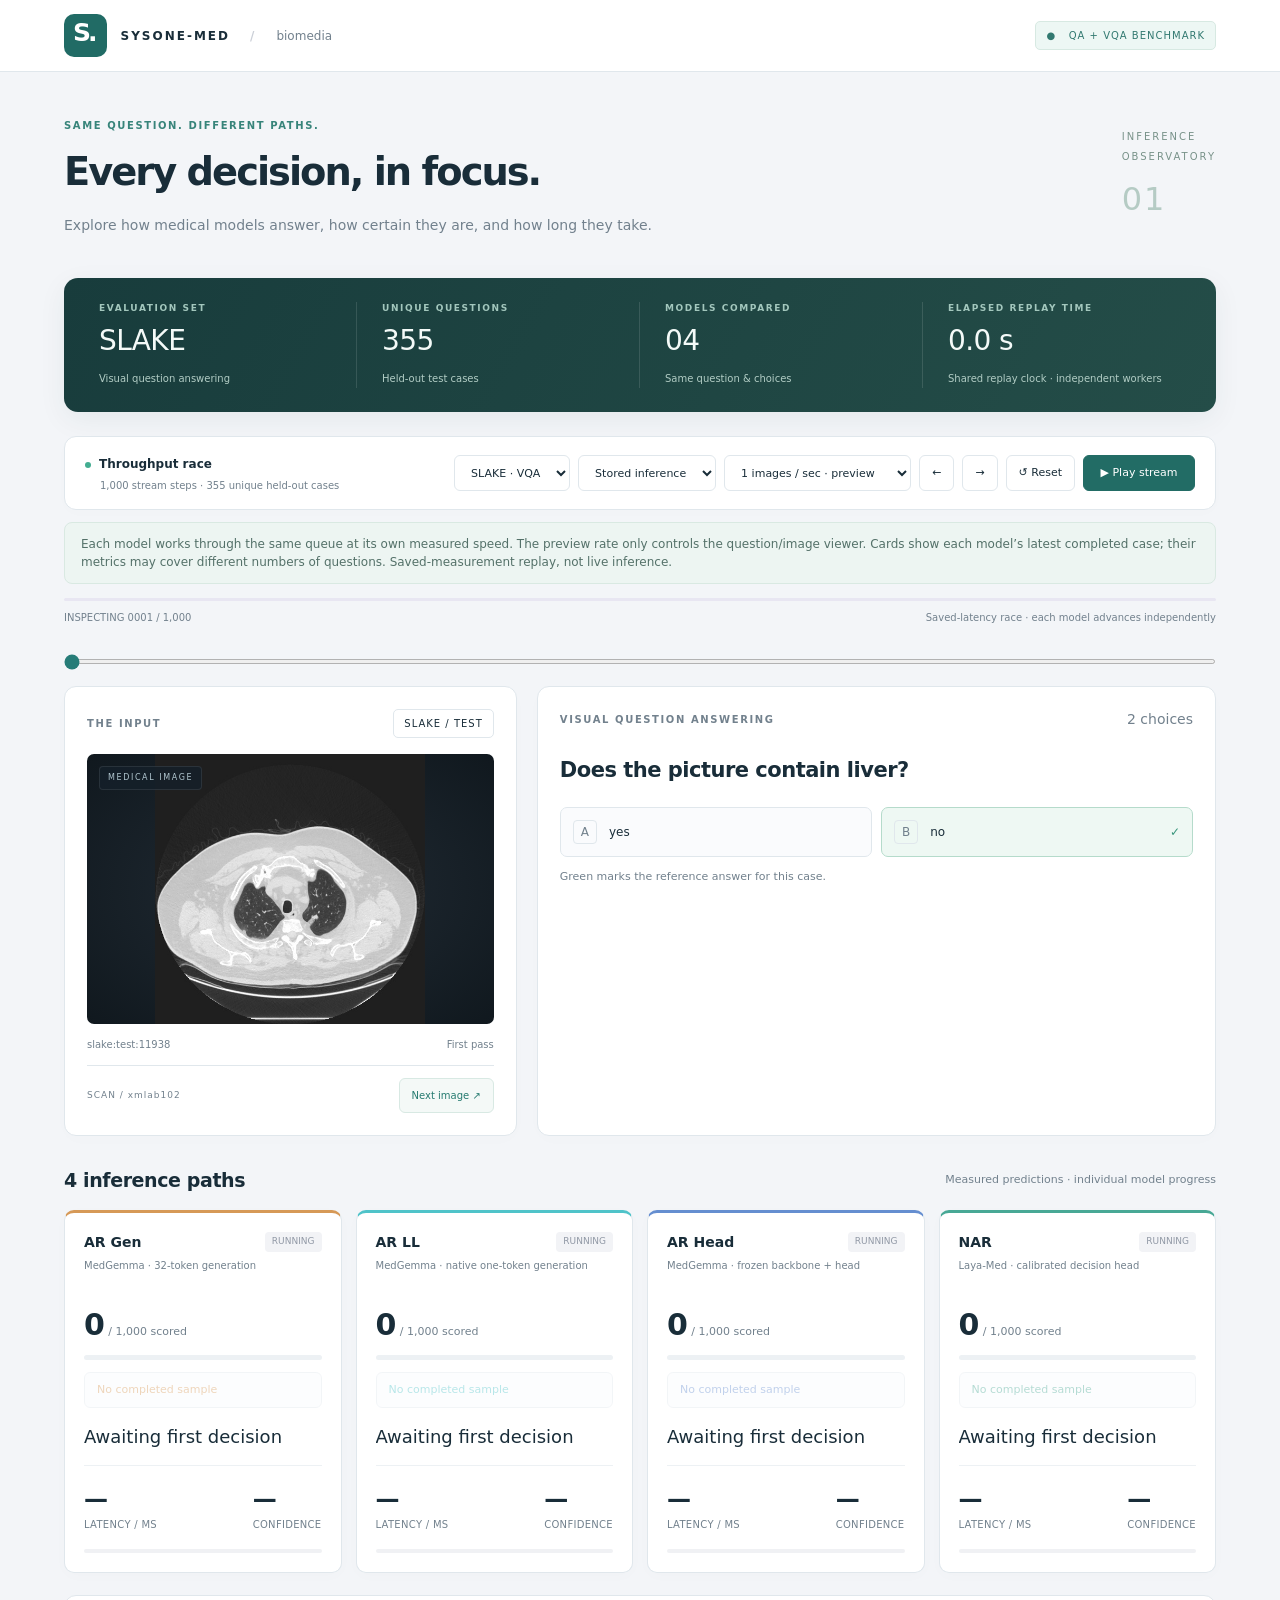
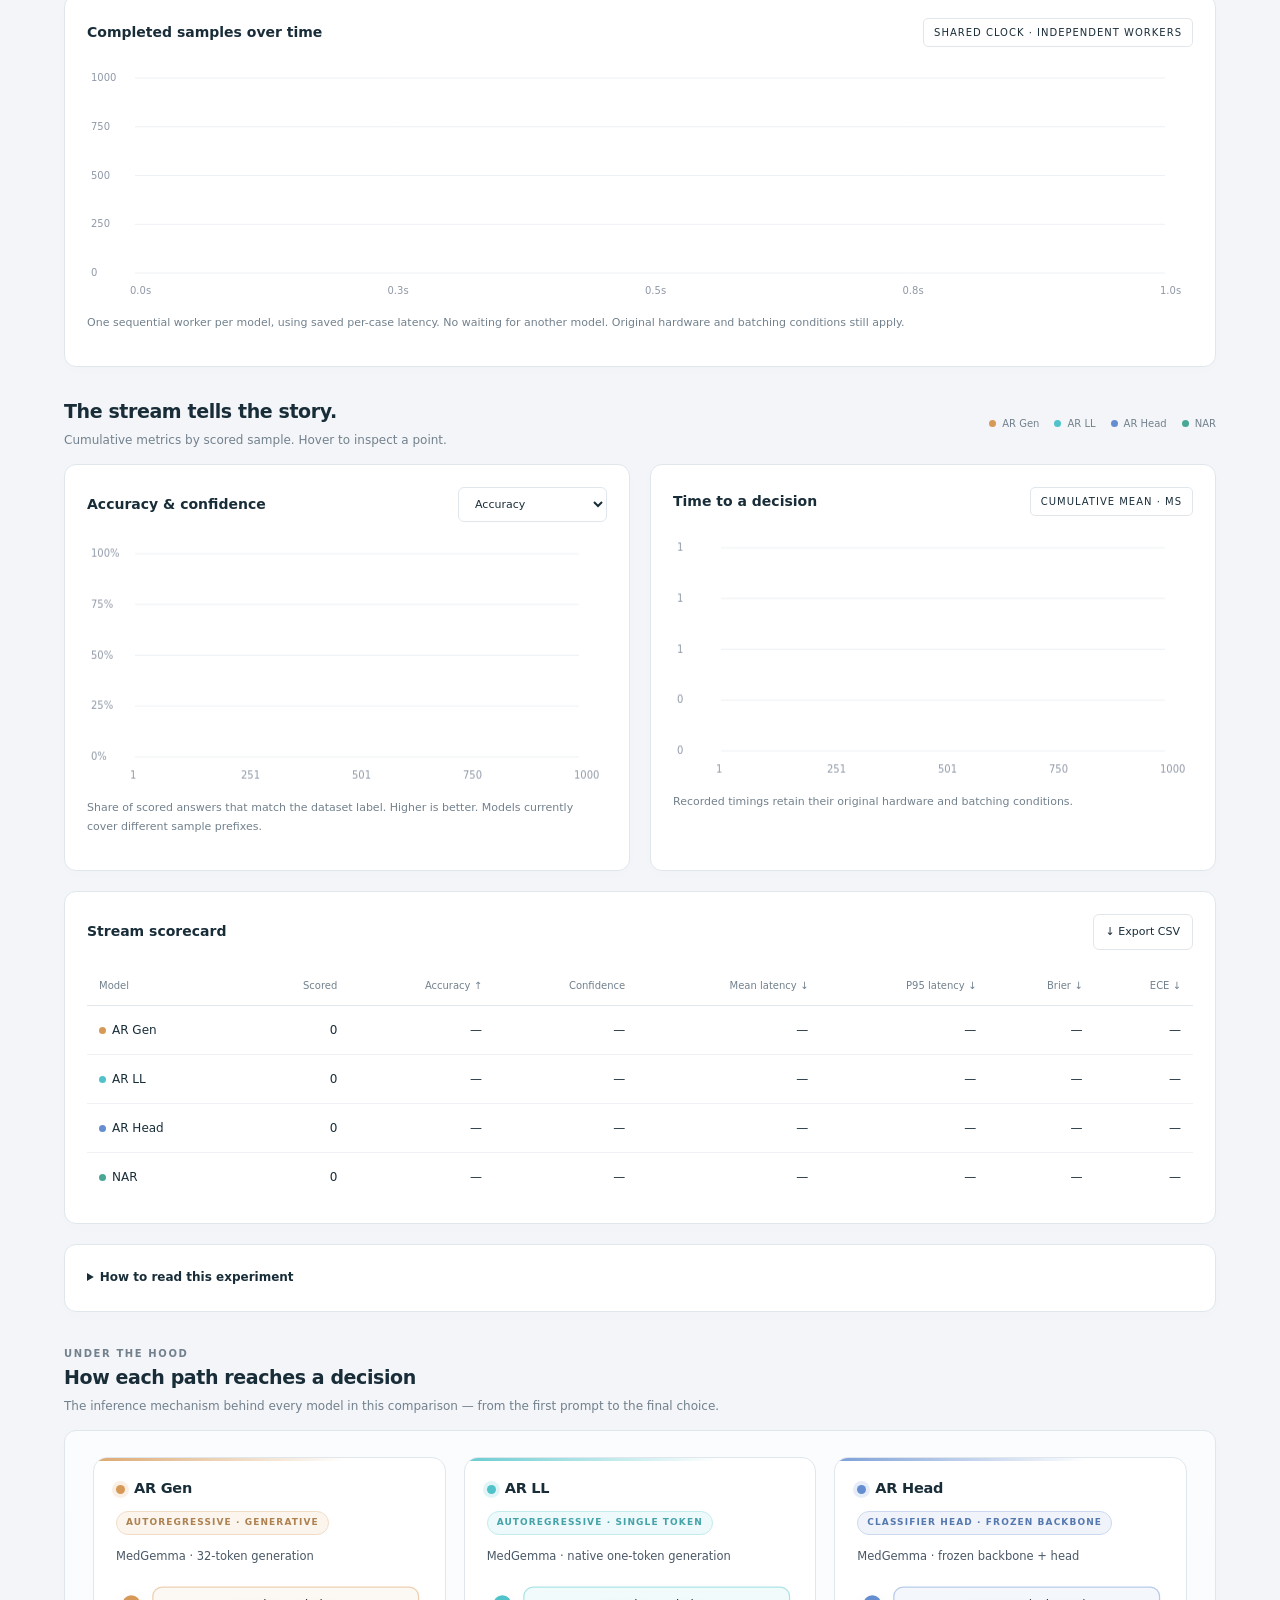
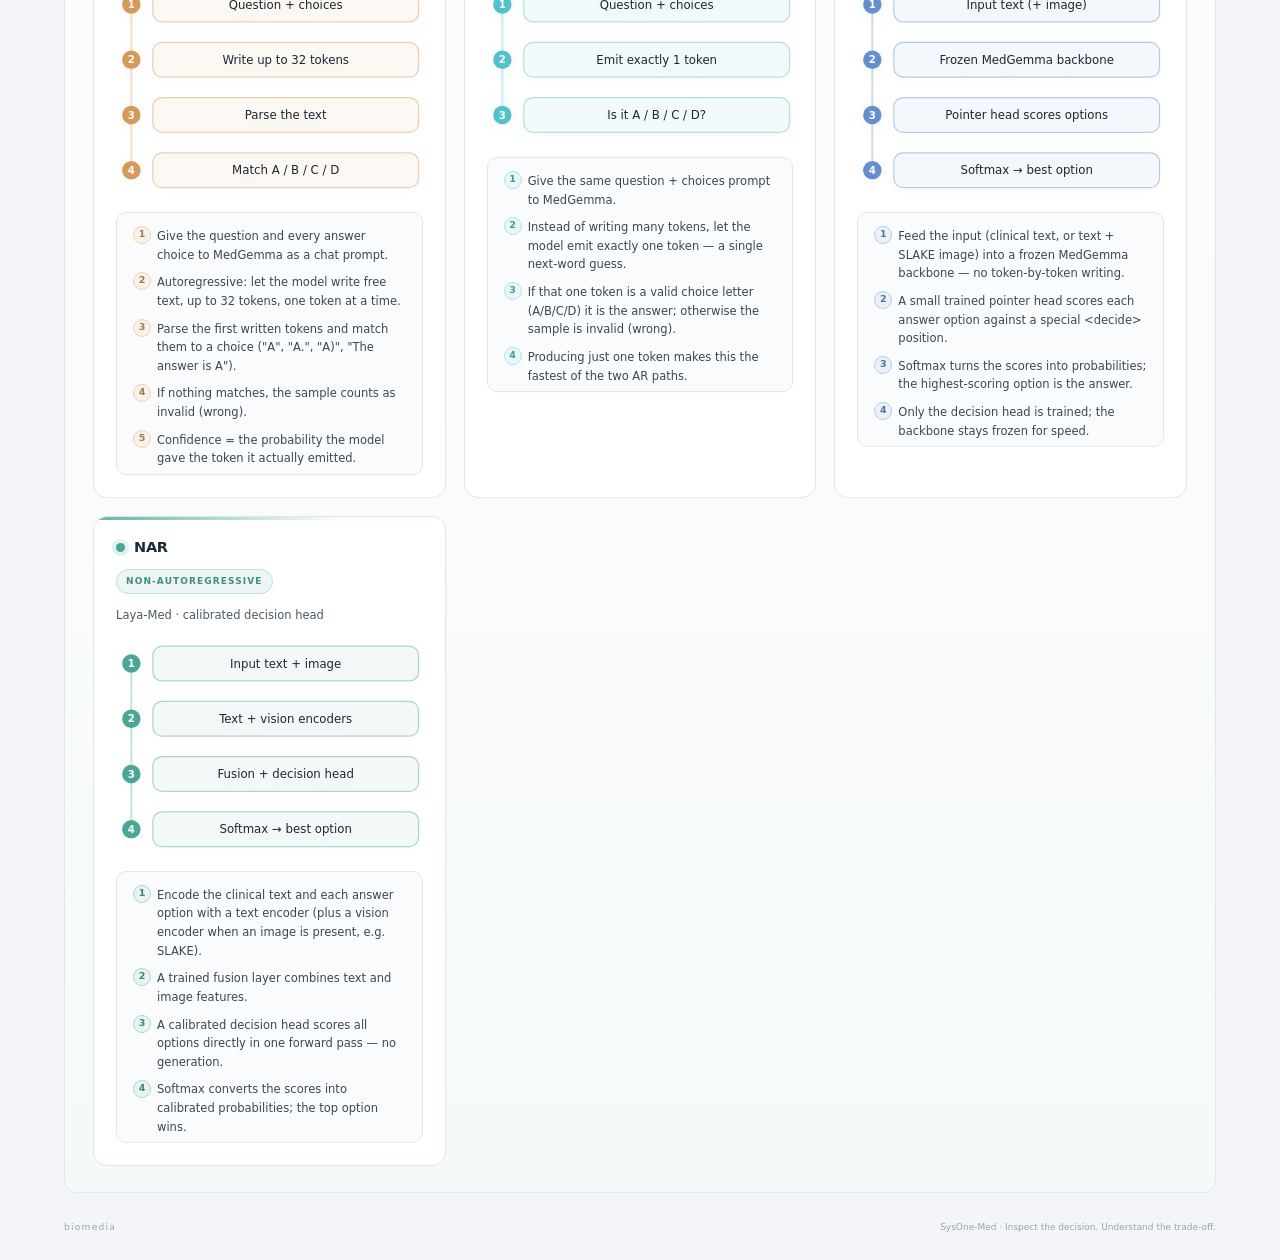
==== vqa/index.html @ c0d86302 "GitHub Pages site (static build of demo2) Built by: python demo2/build_pages.py Home + snake race + " ====
<!doctype html>
<html lang="en">
<head><meta charset="utf-8"><meta name="viewport" content="width=device-width,initial-scale=1"><title>SysOne-Med · biomedia</title><link rel="stylesheet" href="style.css"></head>
<body>
<header><a href="../index.html" class="brand"><span class="logo">S.</span> SYSONE-MED <span class="divider">/</span> <span class="muted">biomedia</span></a><span class="badge">● &nbsp; QA + VQA BENCHMARK</span></header>
<main>
  <div class="intro"><div><p class="eyebrow">SAME QUESTION. DIFFERENT PATHS.</p><h1>Every decision, in focus.</h1><p class="muted">Explore how medical models answer, how certain they are, and how long they take.</p></div><span class="edition">INFERENCE<br>OBSERVATORY <b>01</b></span></div>
  <section class="overview">
    <div><span class="eyebrow">EVALUATION SET</span><strong id="overviewDataset">SLAKE</strong><small id="overviewDescription">Visual question answering</small></div>
    <div><span class="eyebrow">UNIQUE QUESTIONS</span><strong id="overviewCases">355</strong><small>Held-out test cases</small></div>
    <div><span class="eyebrow">MODELS COMPARED</span><strong id="overviewModels">03</strong><small>Same question & choices</small></div>
    <div><span class="eyebrow" id="overviewProgressLabel">STREAM PROGRESS</span><strong id="overviewProgress">0%</strong><small id="overviewPass">First pass</small></div>
  </section>
  <section class="toolbar">
    <div><span class="status-dot"></span><strong id="modeLabel">Throughput race</strong><small id="datasetInfo"></small></div>
    <div class="controls">
      <select id="dataset" aria-label="Dataset"><option value="slake">SLAKE · VQA</option><option value="med_qa">MedQA · QA</option></select>
      <select id="inferenceMode" aria-label="Inference mode"><option value="stored">Stored inference</option></select>
      <select id="speed" aria-label="Playback rate"><option value="1000">1 images / sec</option><option value="200">5 images / sec</option><option value="40">25 images / sec</option></select>
      <button id="previous" aria-label="Previous question">←</button><button id="next" aria-label="Next question">→</button><button id="reset" title="Restart stream">↺ Reset</button><button id="play" class="primary" disabled>▶ Play stream</button>
    </div>
  </section>
  <p id="raceNote" class="race-note" hidden>Each model works through the same queue at its own measured speed. The preview rate only controls the question/image viewer. Cards show each model’s latest completed case; their metrics may cover different numbers of questions. Saved-measurement replay, not live inference.</p>
  <div class="progress"><div id="progress"></div></div><div class="stream-meta"><span id="position"></span><span id="runStatus">Preparing comparison…</span></div>
  <input id="seek" type="range" min="0" value="0" aria-label="Inspect sample" style="width:100%;accent-color:#267c78;margin:0 0 22px">
  <section class="case-grid">
    <article class="panel image-panel">
      <div class="panel-top"><span class="eyebrow">THE INPUT</span><span class="tag" id="taskTag">SLAKE / TEST</span></div>
      <div class="scan"><span class="scan-label" id="scanLabel">MEDICAL IMAGE</span><img id="scan" alt="SLAKE medical question image" hidden><span id="imageError">Preparing scans…</span></div>
      <div class="image-caption"><span id="sampleId"></span><span id="cycle"></span></div>
      <div class="image-actions"><span id="imageIdentity"></span><button id="nextImage">Next image ↗</button></div>
    </article>
    <article class="panel question-panel"><div class="panel-top"><span class="eyebrow" id="questionType">VISUAL QUESTION ANSWERING</span><span id="optionCount" class="muted"></span></div><h2 id="question"></h2><div id="options" class="options"></div><p class="subtle">Green marks the reference answer for this case.</p></article>
  </section>
  <div class="section-title"><h2 id="pathsTitle">Three inference paths</h2><span class="muted">Measured predictions · individual model progress</span></div>
  <section id="cards" class="cards"></section>
  <section id="racePanel" class="panel throughput-panel" hidden>
    <div class="panel-top"><h3>Completed samples over time</h3><span class="tag">SHARED CLOCK · INDEPENDENT WORKERS</span></div>
    <canvas id="throughput" role="img" aria-label="Completed samples per model versus replay seconds"></canvas>
    <p class="subtle">One sequential worker per model, using saved per-case latency. No waiting for another model. Original hardware and batching conditions still apply.</p>
  </section>
  <div class="section-title"><div><h2>The stream tells the story.</h2><p class="muted">Cumulative metrics by scored sample. Hover to inspect a point.</p></div><div id="legend" class="legend"></div></div>
  <section class="plots">
    <article class="panel"><div class="panel-top"><h3>Accuracy & confidence</h3><select id="metric" aria-label="Metric"><option value="accuracy">Accuracy</option><option value="confidence">Mean confidence</option><option value="brier">Brier score ↓</option><option value="ece">Calibration error ↓</option></select></div><canvas id="quality" role="img" aria-label="Progressive quality comparison"></canvas><p class="subtle" id="qualityHelp"></p></article>
    <article class="panel"><div class="panel-top"><h3>Time to a decision</h3><span class="tag">CUMULATIVE MEAN · MS</span></div><canvas id="latency" role="img" aria-label="Progressive latency comparison"></canvas><p class="subtle">Recorded timings retain their original hardware and batching conditions.</p></article>
  </section>
  <section class="panel table-panel"><div class="panel-top"><h3>Stream scorecard</h3><button id="export">↓ Export CSV</button></div><div class="table-scroll"><table><thead><tr><th>Model</th><th>Scored</th><th>Accuracy ↑</th><th>Confidence</th><th>Mean latency ↓</th><th>P95 latency ↓</th><th>Brier ↓</th><th>ECE ↓</th></tr></thead><tbody id="scorecard"></tbody></table></div></section>
  <details class="panel methodology"><summary>How to read this experiment</summary>
    <p>The 1,000-step SLAKE stream cycles through 355 unique held-out questions, alternating image groups. Repeats are labeled and are not independent measurements. MedQA uses 1,000 unique held-out questions.</p>
    <p>Aligned comparison uses the same completed sample prefix for all models. Throughput race replays each model independently using cumulative saved latency, starting with zero completed samples on one shared clock. Pausing freezes that clock; resuming continues it. Preview speed and scrubbing do not change model throughput. The race estimates sequential throughput from original measurements; it is not a new hardware benchmark or live inference.</p>
    <p>Race cards show different cases. Use “Inspect latest” to view the image, question, and options for a model’s most recent result. Quality plots use scored sample index; the throughput plot uses elapsed replay time.</p>
    <p>Confidence is the predicted answer’s probability. Invalid AR outputs count as errors. Saved logits use their calibration temperature, and collected probabilities are preserved. Brier sums squared errors; ECE uses 10 equal-width confidence bins. All results come from stored measurements, including your collected MedJev run.</p>
    <p>MedJev is text-only and appears in MedQA. SLAKE compares AR Gen, AR Head, AR LL, and NAR (Laya-Med). Scans are preloaded and decoded once before playback, then reused across questions.</p><p id="sources"></p>
  </details>
  <section class="section-title"><div><span class="eyebrow">UNDER THE HOOD</span><h2>How each path reaches a decision</h2><p class="muted">The inference mechanism behind every model in this comparison — from the first prompt to the final choice.</p></div></section>
  <section id="mechanism" class="panel mechanism-panel"></section>
  <footer>biomedia <span>SysOne-Med · Inspect the decision. Understand the trade-off.</span></footer>
</main><div id="tooltip" class="tooltip" hidden></div><script src="race.js"></script><script src="app.js"></script>
</body></html>
---- vqa/style.css ----
:root{--bg:#f5f6f8;--ink:#202634;--muted:#7b8493;--border:#e5e8ee;--purple:#7660d9}*{box-sizing:border-box}body{margin:0;background:var(--bg);color:var(--ink);font:14px/1.5 Inter,ui-sans-serif,system-ui,-apple-system,sans-serif}header{height:82px;padding:0 5%;display:flex;align-items:center;justify-content:space-between;border-bottom:1px solid var(--border);background:#fff}.brand{display:flex;align-items:center;gap:14px;text-decoration:none;color:inherit;font-weight:700;letter-spacing:2px;font-size:12px}.brand .muted{font-weight:400;letter-spacing:0}.logo{background:var(--ink);color:white;border-radius:10px;font-size:25px;letter-spacing:-3px;padding:0 12px 5px 9px}.divider{color:#ccd0d8;margin:0 6px}.badge,.tag{font-size:10px;letter-spacing:1px;border:1px solid var(--border);padding:6px 10px;border-radius:5px}.badge{color:#6e62ad;background:#f7f5fd}main{max-width:1500px;margin:auto;padding:42px 5% 20px}.intro{display:flex;justify-content:space-between;align-items:center;margin-bottom:30px}.eyebrow{font-size:10px;letter-spacing:1.6px;font-weight:700;color:var(--muted)}h1{font-size:clamp(28px,3vw,44px);font-weight:550;letter-spacing:-1.8px;margin:8px 0}h2{font-size:19px;font-weight:600;margin:0}h3{font-size:14px;margin:0;font-weight:600}.muted,.subtle{color:var(--muted)}.subtle{font-size:11px;line-height:1.7}.edition{font-size:10px;letter-spacing:2px;color:#939aa7;line-height:2}.edition b{font-size:32px;display:block;color:#d1d5de;font-weight:400}.toolbar{display:flex;justify-content:space-between;align-items:center;gap:16px;background:white;border:1px solid var(--border);padding:16px 20px;border-radius:12px}.toolbar strong{font-size:12px}.toolbar small{display:block;color:var(--muted);margin:4px 0 0 15px;font-size:10px}.status-dot{display:inline-block;width:6px;height:6px;background:#43ad91;border-radius:50%;margin-right:8px}.controls{display:flex;gap:8px}button,select{font:inherit;font-size:11px;background:white;border:1px solid var(--border);border-radius:6px;padding:9px 12px;color:var(--ink);cursor:pointer}button:hover,select:hover{border-color:#999}button:focus-visible,select:focus-visible,summary:focus-visible{outline:3px solid #b0a5ed;outline-offset:3px}.primary{background:var(--ink);color:white;border-color:var(--ink);min-width:112px}.progress{height:3px;background:#e8e6f2;margin-top:14px;border-radius:5px}.progress div{height:100%;background:var(--purple);transition:width .2s}.stream-meta{display:flex;justify-content:space-between;font-size:10px;color:var(--muted);margin:9px 0 24px}.case-grid{display:grid;grid-template-columns: .85fr 1.15fr;gap:20px}.panel{background:white;border:1px solid var(--border);border-radius:12px;padding:22px}.panel-top{display:flex;justify-content:space-between;align-items:center;gap:12px;margin-bottom:16px}.scan{height:230px;background:#11151b;border-radius:7px;display:flex;align-items:center;justify-content:center;overflow:hidden;color:#ccc}.scan img{width:100%;height:100%;object-fit:contain}.image-caption{display:flex;justify-content:space-between;font-size:10px;color:var(--muted);margin-top:13px}.question-panel h2{font-size:23px;line-height:1.5;margin:20px 0;letter-spacing:-.5px}.options{display:grid;grid-template-columns:1fr 1fr;gap:9px;max-height:215px;overflow:auto}.option{display:flex;align-items:center;gap:12px;border:1px solid var(--border);border-radius:7px;padding:12px;font-size:12px}.option b{font-weight:500;border:1px solid var(--border);border-radius:4px;padding:2px 7px;color:var(--muted)}.option.truth{background:#f0f8f5;border-color:#bfe0d3}.option.truth:after{content:'✓';color:#38957b;margin-left:auto}.section-title{display:flex;justify-content:space-between;align-items:center;margin:30px 0 15px}.section-title>.muted{font-size:11px}.section-title p{font-size:12px;margin:6px 0 0}.cards{display:grid;grid-template-columns:repeat(4,1fr);gap:14px}.model-card{background:white;border:1px solid var(--border);border-top:3px solid var(--color);padding:19px;border-radius:10px;min-height:235px}.model-heading{display:flex;justify-content:space-between;align-items:center;font-weight:650}.model-sub{font-size:10px;color:var(--muted);min-height:32px;margin-top:5px}.verdict{font-size:9px;font-weight:500;padding:3px 7px;border-radius:4px;background:#edf7f2;color:#378468}.verdict.wrong{background:#fcf0f0;color:#ba6262}.verdict.missing{background:#f2f3f6;color:#9098a5}.prediction{font-size:18px;margin:15px 0;white-space:nowrap;overflow:hidden;text-overflow:ellipsis}.card-stats{display:flex;justify-content:space-between}.card-stats strong{font-size:21px;letter-spacing:-.6px;font-weight:550}.card-stats small{display:block;color:var(--muted);font-size:10px;letter-spacing:.3px}.confidence-track{height:4px;background:#f0f1f4;border-radius:4px;margin-top:17px;overflow:hidden}.confidence-track div{height:100%;background:var(--color)}.legend{display:flex;gap:15px;font-size:10px;color:var(--muted)}.dot{display:inline-block;width:7px;height:7px;border-radius:50%;margin-right:6px;background:var(--color)}.plots{display:grid;grid-template-columns:1fr 1fr;gap:20px}.plots canvas{width:100%;height:240px;display:block}.table-panel{margin-top:20px}.table-scroll{overflow:auto}table{width:100%;border-collapse:collapse;text-align:right;font-size:12px}th{font-size:10px;color:var(--muted);font-weight:500;padding:12px;border-bottom:1px solid var(--border)}td{padding:15px 12px;border-bottom:1px solid #f0f1f4;font-variant-numeric:tabular-nums}th:first-child,td:first-child{text-align:left}tr:last-child td{border:0}.methodology{margin-top:20px;font-size:12px;color:var(--muted);line-height:1.8}.methodology summary{cursor:pointer;color:var(--ink);font-weight:600}footer{display:flex;justify-content:space-between;color:#9aa2af;font-size:9px;letter-spacing:1.3px;padding:28px 0 5px}footer span{letter-spacing:0}.tooltip{position:fixed;background:#252b38;color:white;padding:10px;border-radius:7px;font-size:11px;pointer-events:none;z-index:10;white-space:pre-line;box-shadow:0 4px 20px #0002}@media(max-width:1000px){.toolbar{align-items:flex-start;flex-direction:column}.cards{grid-template-columns:1fr 1fr}.legend{gap:8px}.edition{display:none}}@media(max-width:650px){header{height:65px}.brand .muted,.badge{display:none}main{padding:25px 16px}.case-grid,.plots{grid-template-columns:1fr}.controls{flex-wrap:wrap}.cards{gap:10px}.model-card{padding:13px}.card-stats strong{font-size:18px}.section-title{align-items:flex-start;gap:12px;flex-direction:column}.stream-meta{gap:10px}.options{grid-template-columns:1fr}footer span{display:none}}
.model-count{margin:12px 0 8px;font-variant-numeric:tabular-nums}.model-count strong{font-size:30px;font-weight:550}.model-count span{font-size:11px;color:var(--muted)}.race-track{height:5px;background:#edf1f4;border-radius:5px;overflow:hidden}.race-track i{height:100%;display:block;background:var(--color)}.inspect-model{margin-top:12px;width:100%;text-align:left;color:var(--color);background:#fafbfd}.race-note{font-size:12px;color:#547169;background:#edf5f2;border:1px solid #d9e9e2;border-radius:8px;padding:12px 16px}.throughput-panel{margin-top:22px}.throughput-panel canvas{width:100%;height:240px;display:block}[hidden]{display:none!important}
/* Observatory refresh */
:root{--bg:#f3f5f8;--ink:#192d39;--muted:#72818d;--border:#e0e7ec;--purple:#267c78}header{height:72px}.logo{background:#216b65}.badge{background:#edf7f4;color:#327970;border-color:#d7e9e2}main{padding-top:36px}.intro{margin-bottom:28px}h1{font-weight:600;letter-spacing:-2px}.intro .eyebrow{color:#37847a}.edition{color:#789289}.edition b{color:#b5cbc4}.overview{display:grid;grid-template-columns:repeat(4,1fr);margin:0 0 24px;background:linear-gradient(120deg,#183c3c,#244d48);color:#f4faf8;border-radius:14px;padding:24px 10px;box-shadow:0 8px 28px #153e3910}.overview>div{padding:0 25px;border-right:1px solid #ffffff1f}.overview>div:last-child{border:0}.overview .eyebrow{color:#a3c7bd;font-size:9px;display:block}.overview strong{display:block;font-weight:500;font-size:28px;letter-spacing:-.6px;margin:5px 0}.overview small{font-size:10px;color:#b2cdc5}.toolbar{box-shadow:0 3px 16px #192d3903}.primary{background:#226c65;border-color:#226c65}.primary:hover{background:#18584f}.panel{box-shadow:0 4px 20px #172f3e03}.case-grid{grid-template-columns:.8fr 1.2fr}.scan{position:relative;height:270px;background:radial-gradient(ellipse at center,#222c35,#10181e)}.scan-label{position:absolute;top:12px;left:12px;z-index:1;font-size:8px;letter-spacing:1.6px;color:#b1c6cf;background:#15202ac9;border:1px solid #ffffff16;padding:5px 8px;border-radius:4px}.scan img{transition:opacity .18s ease}.scan img[hidden]{display:none}#imageError{padding:30px;text-align:center;color:#a9bbc5;max-width:390px;font-size:13px}.image-actions{display:flex;align-items:center;justify-content:space-between;margin-top:13px;padding-top:12px;border-top:1px solid var(--border);font-size:9px;color:var(--muted);letter-spacing:1px}.image-actions button{font-size:10px;color:#267b70;border-color:#d8e9e3;background:#f4f9f7}.question-panel h2{font-size:21px;font-weight:550;margin-top:24px;line-height:1.55;max-height:330px;overflow:auto}.options{max-height:250px}.option{background:#fafbfd;transition:border-color .2s}.option.truth{background:#eef8f3;border-color:#b5dbcb}.model-card{box-shadow:0 3px 15px #172f3e04;transition:transform .18s,box-shadow .18s}.model-card:hover{transform:translateY(-3px);box-shadow:0 9px 24px #172f3e0b}.prediction{border-bottom:1px solid #edf1f4;padding-bottom:15px}.card-stats strong{font-size:24px}.section-title h2{letter-spacing:-.4px}.table-panel tbody tr:hover{background:#f7faf9}#seek{cursor:pointer;height:5px}button:disabled{opacity:.4;cursor:default}.plots canvas{height:250px}#nextImage[hidden]{display:none}@media(max-width:1100px){.controls{flex-wrap:wrap}.toolbar{align-items:stretch}.overview>div{padding:0 15px}}@media(max-width:650px){.overview{grid-template-columns:1fr 1fr;gap:22px;padding:20px 5px}.overview>div:nth-child(2){border:0}.overview strong{font-size:24px}.case-grid{grid-template-columns:1fr}.scan{height:260px}h1{letter-spacing:-1px}.question-panel h2{max-height:none;font-size:19px}.card-stats strong{font-size:20px}}
.panel,.model-card,.case-grid>* , .plots>*{min-width:0}.controls{max-width:100%;flex-wrap:wrap}.options,.option{min-width:0;overflow-wrap:anywhere}.toolbar>div{min-width:0}.stream-meta{overflow-wrap:anywhere}.scan{max-width:100%}.overview>div{min-width:0}canvas{max-width:100%}@media(max-width:650px){.toolbar{padding:14px}.controls select{max-width:100%}.panel{padding:17px}.card-stats{gap:6px}.model-sub{overflow-wrap:anywhere}.table-scroll{max-width:100%}}
/* Mechanism panel */
.mechanism-panel{margin-top:14px;position:relative;padding:26px 28px;background:linear-gradient(180deg,#fbfcfd,#f6f9fa)}
.mechanism-grid{display:grid;grid-template-columns:repeat(auto-fill,minmax(300px,1fr));gap:18px}
.mechanism-card{position:relative;border:1px solid var(--border);border-radius:14px;padding:20px 22px 22px;background:#fff;overflow:hidden;transition:transform .18s ease,box-shadow .18s ease,border-color .18s ease}
.mechanism-card::before{content:"";position:absolute;inset:0 auto auto 0;width:100%;height:3px;background:linear-gradient(90deg,var(--color),transparent 72%);opacity:.85}
.mechanism-card:hover{transform:translateY(-3px);box-shadow:0 14px 34px #172f3e14;border-color:#d6dee6}
.mechanism-card .mc-head{display:flex;align-items:center;gap:9px;margin-bottom:10px}
.mechanism-card .mc-dot{width:9px;height:9px;border-radius:50%;background:var(--color);box-shadow:0 0 0 4px color-mix(in srgb,var(--color) 16%,transparent);flex:none}
.mechanism-card .mc-name{font-weight:680;font-size:14.5px;letter-spacing:-.25px}
.mechanism-card .mc-chip{display:inline-block;font-size:9px;font-weight:700;letter-spacing:1.1px;text-transform:uppercase;color:color-mix(in srgb,var(--color) 78%,#1c2b36);background:color-mix(in srgb,var(--color) 10%,#fff);border:1px solid color-mix(in srgb,var(--color) 34%,#fff);padding:4.5px 9px;border-radius:999px;margin-bottom:12px}
.mechanism-card .mc-note{font-size:11.5px;line-height:1.6;color:#4a5866;margin:0 0 14px}
.mechanism-card svg{width:100%;height:auto;display:block;filter:drop-shadow(0 2px 6px #172f3e0c)}
.mechanism-card .mc-steps{margin:16px 0 0;padding:14px 16px 4px;background:#fafbfd;border:1px solid var(--border);border-radius:10px;font-size:11.5px;line-height:1.62;color:#3a4754;counter-reset:mcstep}
.mechanism-card .mc-steps li{position:relative;padding-left:24px;margin-bottom:9px;list-style:none;counter-increment:mcstep}
.mechanism-card .mc-steps li:last-child{margin-bottom:2px}
.mechanism-card .mc-steps li::before{content:counter(mcstep);position:absolute;left:0;top:.75em;height:16px;width:16px;margin-top:-8px;border-radius:50%;background:color-mix(in srgb,var(--color) 13%,#fff);border:1px solid color-mix(in srgb,var(--color) 45%,#fff);color:color-mix(in srgb,var(--color) 72%,#1c2b36);font-size:9.5px;font-weight:700;line-height:14px;text-align:center}
.mechanism-card.github-card{display:flex;flex-direction:column;justify-content:flex-start;background:linear-gradient(180deg,#fff 55%,color-mix(in srgb,var(--color) 6%,#fff))}
.mechanism-card .github-cta{margin-top:auto;display:inline-flex;align-items:center;gap:9px;background:#1c2b36;color:#fff;border-radius:9px;padding:12px 16px;font-size:11.5px;text-decoration:none;font-weight:600;letter-spacing:.2px;transition:background .15s,transform .15s;width:fit-content}
.mechanism-card .github-cta:hover{background:#267c78;transform:translateX(2px)}
.mechanism-card .github-arrow{font-size:13px;line-height:1}
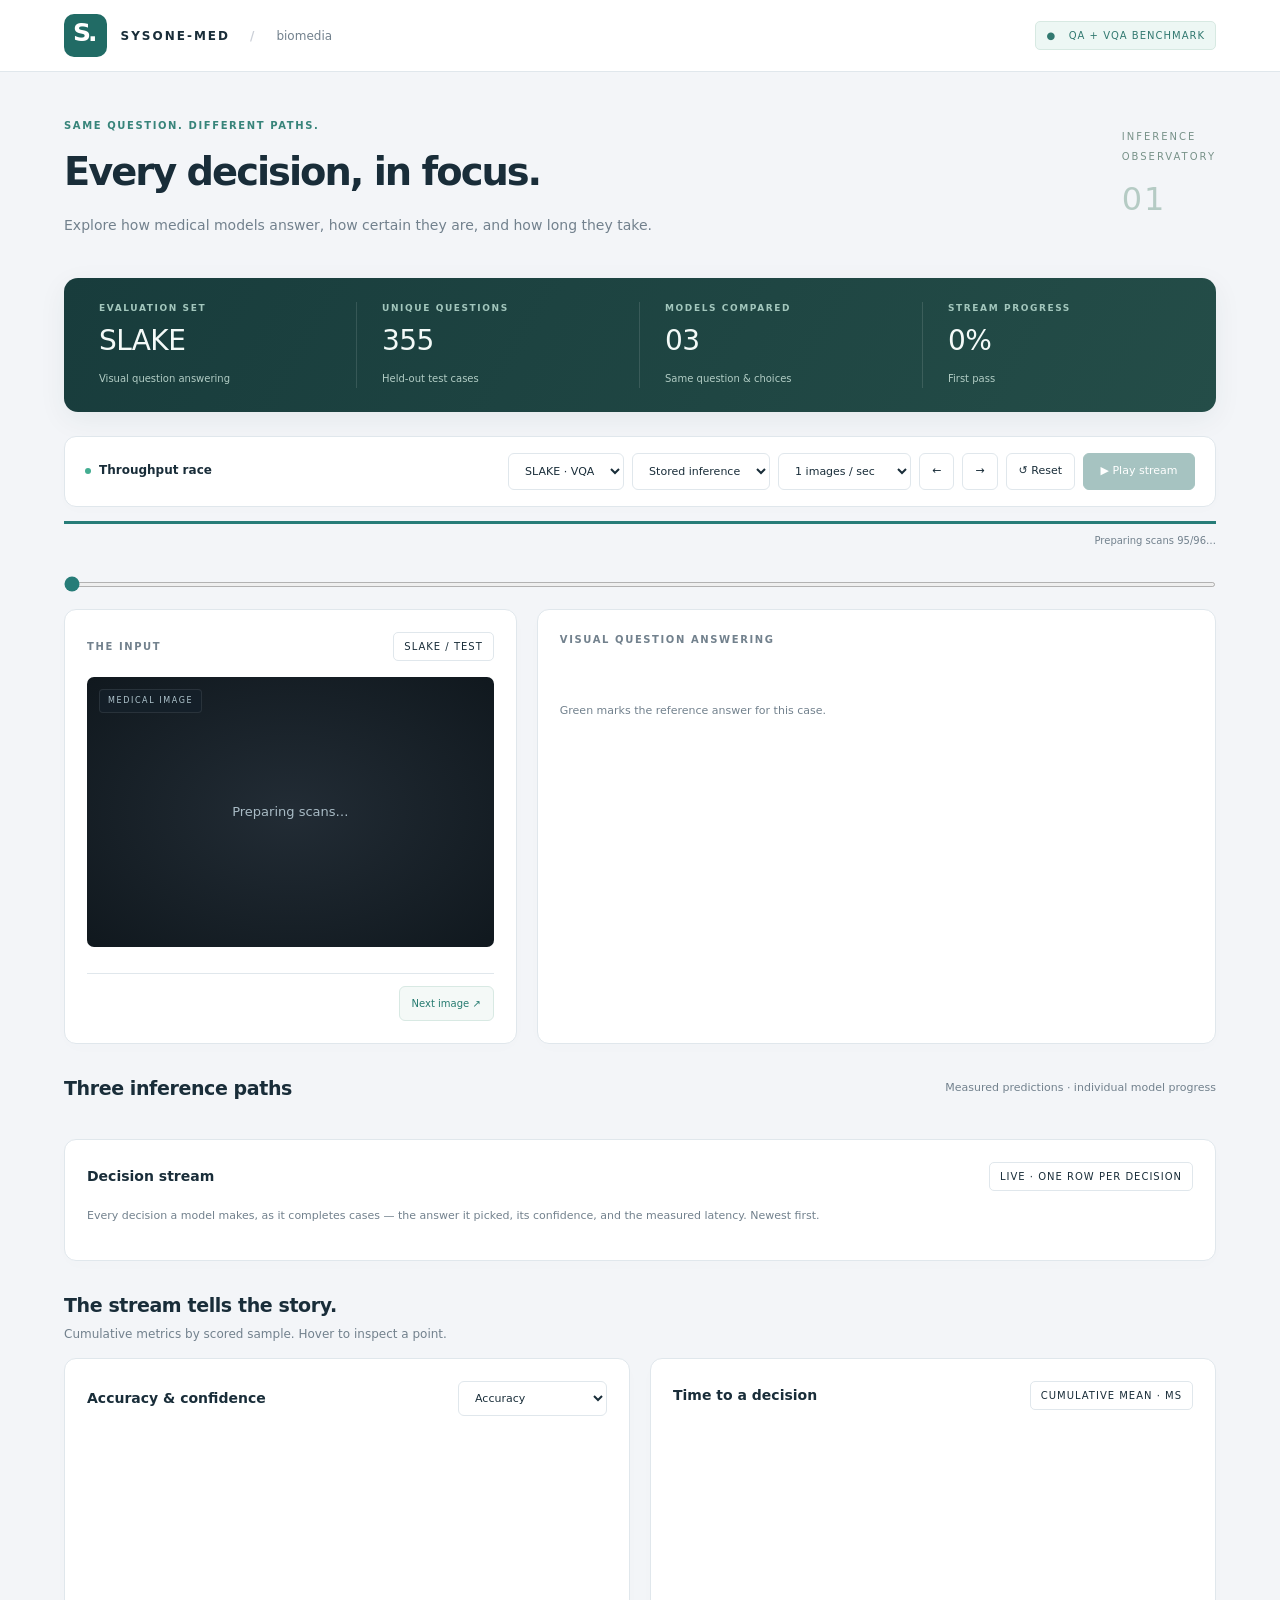
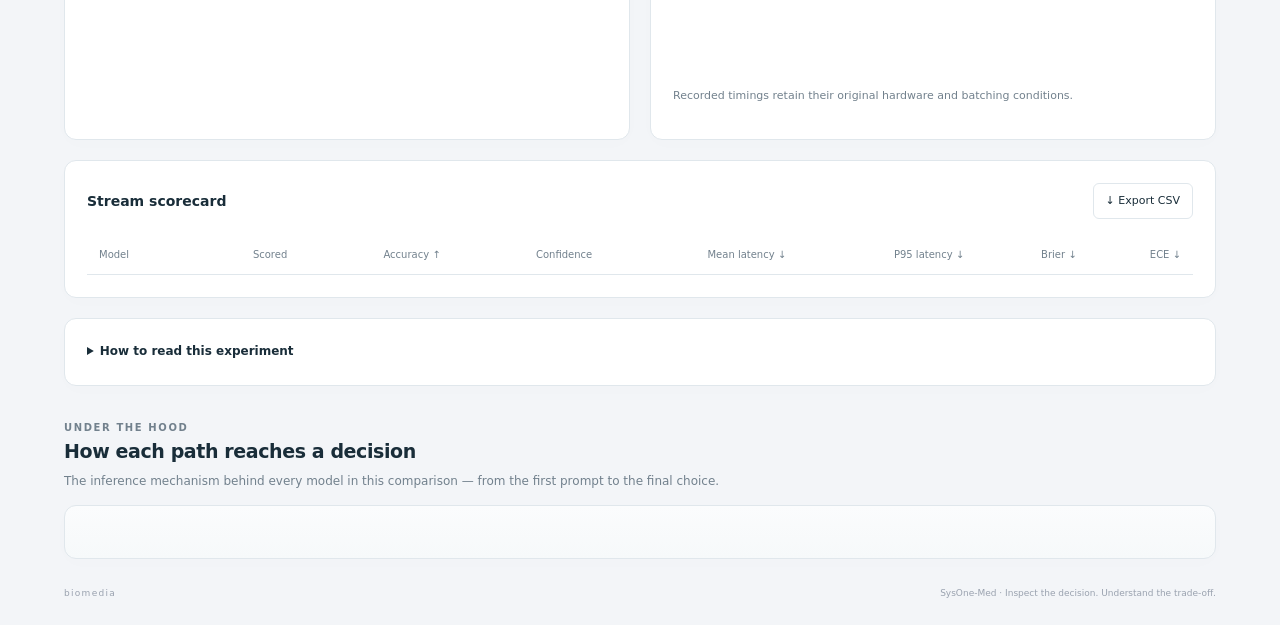
==== commit 24d38b13: "Add Time is Brain triage race; decision streams in snake + VQA; playground redesign - Replace dino a" ====
--- a/vqa/index.html
+++ b/vqa/index.html
@@ -1,59 +1,182 @@
 <!doctype html>
 <html lang="en">
-<head><meta charset="utf-8"><meta name="viewport" content="width=device-width,initial-scale=1"><title>SysOne-Med · biomedia</title><link rel="stylesheet" href="style.css"></head>
+
+<head>
+  <meta charset="utf-8">
+  <meta name="viewport" content="width=device-width,initial-scale=1">
+  <title>SysOne-Med · biomedia</title>
+  <link rel="stylesheet" href="style.css">
+</head>
+
 <body>
-<header><a href="../index.html" class="brand"><span class="logo">S.</span> SYSONE-MED <span class="divider">/</span> <span class="muted">biomedia</span></a><span class="badge">● &nbsp; QA + VQA BENCHMARK</span></header>
-<main>
-  <div class="intro"><div><p class="eyebrow">SAME QUESTION. DIFFERENT PATHS.</p><h1>Every decision, in focus.</h1><p class="muted">Explore how medical models answer, how certain they are, and how long they take.</p></div><span class="edition">INFERENCE<br>OBSERVATORY <b>01</b></span></div>
-  <section class="overview">
-    <div><span class="eyebrow">EVALUATION SET</span><strong id="overviewDataset">SLAKE</strong><small id="overviewDescription">Visual question answering</small></div>
-    <div><span class="eyebrow">UNIQUE QUESTIONS</span><strong id="overviewCases">355</strong><small>Held-out test cases</small></div>
-    <div><span class="eyebrow">MODELS COMPARED</span><strong id="overviewModels">03</strong><small>Same question & choices</small></div>
-    <div><span class="eyebrow" id="overviewProgressLabel">STREAM PROGRESS</span><strong id="overviewProgress">0%</strong><small id="overviewPass">First pass</small></div>
-  </section>
-  <section class="toolbar">
-    <div><span class="status-dot"></span><strong id="modeLabel">Throughput race</strong><small id="datasetInfo"></small></div>
-    <div class="controls">
-      <select id="dataset" aria-label="Dataset"><option value="slake">SLAKE · VQA</option><option value="med_qa">MedQA · QA</option></select>
-      <select id="inferenceMode" aria-label="Inference mode"><option value="stored">Stored inference</option></select>
-      <select id="speed" aria-label="Playback rate"><option value="1000">1 images / sec</option><option value="200">5 images / sec</option><option value="40">25 images / sec</option></select>
-      <button id="previous" aria-label="Previous question">←</button><button id="next" aria-label="Next question">→</button><button id="reset" title="Restart stream">↺ Reset</button><button id="play" class="primary" disabled>▶ Play stream</button>
+  <header><a href="../index.html" class="brand"><span class="logo">S.</span> SYSONE-MED <span class="divider">/</span> <span
+        class="muted">biomedia</span></a><span class="badge">● &nbsp; QA + VQA BENCHMARK</span></header>
+  <main>
+    <div class="intro">
+      <div>
+        <p class="eyebrow">SAME QUESTION. DIFFERENT PATHS.</p>
+        <h1>Every decision, in focus.</h1>
+        <p class="muted">Explore how medical models answer, how certain they are, and how long they take.</p>
+      </div><span class="edition">INFERENCE<br>OBSERVATORY <b>01</b></span>
     </div>
-  </section>
-  <p id="raceNote" class="race-note" hidden>Each model works through the same queue at its own measured speed. The preview rate only controls the question/image viewer. Cards show each model’s latest completed case; their metrics may cover different numbers of questions. Saved-measurement replay, not live inference.</p>
-  <div class="progress"><div id="progress"></div></div><div class="stream-meta"><span id="position"></span><span id="runStatus">Preparing comparison…</span></div>
-  <input id="seek" type="range" min="0" value="0" aria-label="Inspect sample" style="width:100%;accent-color:#267c78;margin:0 0 22px">
-  <section class="case-grid">
-    <article class="panel image-panel">
-      <div class="panel-top"><span class="eyebrow">THE INPUT</span><span class="tag" id="taskTag">SLAKE / TEST</span></div>
-      <div class="scan"><span class="scan-label" id="scanLabel">MEDICAL IMAGE</span><img id="scan" alt="SLAKE medical question image" hidden><span id="imageError">Preparing scans…</span></div>
-      <div class="image-caption"><span id="sampleId"></span><span id="cycle"></span></div>
-      <div class="image-actions"><span id="imageIdentity"></span><button id="nextImage">Next image ↗</button></div>
-    </article>
-    <article class="panel question-panel"><div class="panel-top"><span class="eyebrow" id="questionType">VISUAL QUESTION ANSWERING</span><span id="optionCount" class="muted"></span></div><h2 id="question"></h2><div id="options" class="options"></div><p class="subtle">Green marks the reference answer for this case.</p></article>
-  </section>
-  <div class="section-title"><h2 id="pathsTitle">Three inference paths</h2><span class="muted">Measured predictions · individual model progress</span></div>
-  <section id="cards" class="cards"></section>
-  <section id="racePanel" class="panel throughput-panel" hidden>
-    <div class="panel-top"><h3>Completed samples over time</h3><span class="tag">SHARED CLOCK · INDEPENDENT WORKERS</span></div>
-    <canvas id="throughput" role="img" aria-label="Completed samples per model versus replay seconds"></canvas>
-    <p class="subtle">One sequential worker per model, using saved per-case latency. No waiting for another model. Original hardware and batching conditions still apply.</p>
-  </section>
-  <div class="section-title"><div><h2>The stream tells the story.</h2><p class="muted">Cumulative metrics by scored sample. Hover to inspect a point.</p></div><div id="legend" class="legend"></div></div>
-  <section class="plots">
-    <article class="panel"><div class="panel-top"><h3>Accuracy & confidence</h3><select id="metric" aria-label="Metric"><option value="accuracy">Accuracy</option><option value="confidence">Mean confidence</option><option value="brier">Brier score ↓</option><option value="ece">Calibration error ↓</option></select></div><canvas id="quality" role="img" aria-label="Progressive quality comparison"></canvas><p class="subtle" id="qualityHelp"></p></article>
-    <article class="panel"><div class="panel-top"><h3>Time to a decision</h3><span class="tag">CUMULATIVE MEAN · MS</span></div><canvas id="latency" role="img" aria-label="Progressive latency comparison"></canvas><p class="subtle">Recorded timings retain their original hardware and batching conditions.</p></article>
-  </section>
-  <section class="panel table-panel"><div class="panel-top"><h3>Stream scorecard</h3><button id="export">↓ Export CSV</button></div><div class="table-scroll"><table><thead><tr><th>Model</th><th>Scored</th><th>Accuracy ↑</th><th>Confidence</th><th>Mean latency ↓</th><th>P95 latency ↓</th><th>Brier ↓</th><th>ECE ↓</th></tr></thead><tbody id="scorecard"></tbody></table></div></section>
-  <details class="panel methodology"><summary>How to read this experiment</summary>
-    <p>The 1,000-step SLAKE stream cycles through 355 unique held-out questions, alternating image groups. Repeats are labeled and are not independent measurements. MedQA uses 1,000 unique held-out questions.</p>
-    <p>Aligned comparison uses the same completed sample prefix for all models. Throughput race replays each model independently using cumulative saved latency, starting with zero completed samples on one shared clock. Pausing freezes that clock; resuming continues it. Preview speed and scrubbing do not change model throughput. The race estimates sequential throughput from original measurements; it is not a new hardware benchmark or live inference.</p>
-    <p>Race cards show different cases. Use “Inspect latest” to view the image, question, and options for a model’s most recent result. Quality plots use scored sample index; the throughput plot uses elapsed replay time.</p>
-    <p>Confidence is the predicted answer’s probability. Invalid AR outputs count as errors. Saved logits use their calibration temperature, and collected probabilities are preserved. Brier sums squared errors; ECE uses 10 equal-width confidence bins. All results come from stored measurements, including your collected MedJev run.</p>
-    <p>MedJev is text-only and appears in MedQA. SLAKE compares AR Gen, AR Head, AR LL, and NAR (Laya-Med). Scans are preloaded and decoded once before playback, then reused across questions.</p><p id="sources"></p>
-  </details>
-  <section class="section-title"><div><span class="eyebrow">UNDER THE HOOD</span><h2>How each path reaches a decision</h2><p class="muted">The inference mechanism behind every model in this comparison — from the first prompt to the final choice.</p></div></section>
-  <section id="mechanism" class="panel mechanism-panel"></section>
-  <footer>biomedia <span>SysOne-Med · Inspect the decision. Understand the trade-off.</span></footer>
-</main><div id="tooltip" class="tooltip" hidden></div><script src="race.js"></script><script src="app.js"></script>
-</body></html>
+    <section class="overview">
+      <div><span class="eyebrow">EVALUATION SET</span><strong id="overviewDataset">SLAKE</strong><small
+          id="overviewDescription">Visual question answering</small></div>
+      <div><span class="eyebrow">UNIQUE QUESTIONS</span><strong id="overviewCases">355</strong><small>Held-out test
+          cases</small></div>
+      <div><span class="eyebrow">MODELS COMPARED</span><strong id="overviewModels">03</strong><small>Same question &
+          choices</small></div>
+      <div><span class="eyebrow" id="overviewProgressLabel">STREAM PROGRESS</span><strong
+          id="overviewProgress">0%</strong><small id="overviewPass">First pass</small></div>
+    </section>
+    <section class="toolbar">
+      <div><span class="status-dot"></span><strong id="modeLabel">Throughput race</strong><small
+          id="datasetInfo"></small></div>
+      <div class="controls">
+        <select id="dataset" aria-label="Dataset">
+          <option value="slake">SLAKE · VQA</option>
+          <option value="med_qa">MedQA · QA</option>
+        </select>
+        <select id="inferenceMode" aria-label="Inference mode">
+          <option value="stored">Stored inference</option>
+          <option value="live">Run inference</option>
+        </select>
+        <select id="speed" aria-label="Playback rate">
+          <option value="1000">1 images / sec</option>
+          <option value="200">5 images / sec</option>
+          <option value="40">25 images / sec</option>
+        </select>
+        <button id="previous" aria-label="Previous question">←</button><button id="next"
+          aria-label="Next question">→</button><button id="reset" title="Restart stream">↺ Reset</button><button
+          id="play" class="primary" disabled>▶ Play stream</button>
+      </div>
+    </section>
+    <p id="raceNote" class="race-note" hidden>Each model works through the same queue at its own measured speed. The
+      preview rate only controls the question/image viewer. Cards show each model’s latest completed case; their metrics
+      may cover different numbers of questions. Saved-measurement replay, not live inference.</p>
+    <div class="progress">
+      <div id="progress"></div>
+    </div>
+    <div class="stream-meta"><span id="position"></span><span id="runStatus">Preparing comparison…</span></div>
+    <input id="seek" type="range" min="0" value="0" aria-label="Inspect sample"
+      style="width:100%;accent-color:#267c78;margin:0 0 22px">
+    <section class="case-grid">
+      <article class="panel image-panel">
+        <div class="panel-top"><span class="eyebrow">THE INPUT</span><span class="tag" id="taskTag">SLAKE / TEST</span>
+        </div>
+        <div class="scan"><span class="scan-label" id="scanLabel">MEDICAL IMAGE</span><img id="scan"
+            alt="SLAKE medical question image" hidden><span id="imageError">Preparing scans…</span></div>
+        <div class="image-caption"><span id="sampleId"></span><span id="cycle"></span></div>
+        <div class="image-actions"><span id="imageIdentity"></span><button id="nextImage">Next image ↗</button></div>
+      </article>
+      <article class="panel question-panel">
+        <div class="panel-top"><span class="eyebrow" id="questionType">VISUAL QUESTION ANSWERING</span><span
+            id="optionCount" class="muted"></span></div>
+        <h2 id="question"></h2>
+        <div id="options" class="options"></div>
+        <p class="subtle">Green marks the reference answer for this case.</p>
+      </article>
+    </section>
+    <div class="section-title">
+      <h2 id="pathsTitle">Three inference paths</h2><span class="muted">Measured predictions · individual model
+        progress</span>
+    </div>
+    <section id="cards" class="cards"></section>
+    <section class="panel stream-panel">
+      <div class="panel-top">
+        <h3>Decision stream</h3><span class="tag">LIVE · ONE ROW PER DECISION</span>
+      </div>
+      <p class="subtle">Every decision a model makes, as it completes cases — the answer it picked, its confidence, and
+        the measured latency. Newest first.</p>
+      <div class="decision-stream" id="decisionStream"></div>
+    </section>
+    <section id="racePanel" class="panel throughput-panel" hidden>
+      <div class="panel-top">
+        <h3>Completed samples over time</h3><span class="tag">SHARED CLOCK · INDEPENDENT WORKERS</span>
+      </div>
+      <canvas id="throughput" role="img" aria-label="Completed samples per model versus replay seconds"></canvas>
+      <p class="subtle">One sequential worker per model, using saved per-case latency. No waiting for another model.
+        Original hardware and batching conditions still apply.</p>
+    </section>
+    <div class="section-title">
+      <div>
+        <h2>The stream tells the story.</h2>
+        <p class="muted">Cumulative metrics by scored sample. Hover to inspect a point.</p>
+      </div>
+      <div id="legend" class="legend"></div>
+    </div>
+    <section class="plots">
+      <article class="panel">
+        <div class="panel-top">
+          <h3>Accuracy & confidence</h3><select id="metric" aria-label="Metric">
+            <option value="accuracy">Accuracy</option>
+            <option value="confidence">Mean confidence</option>
+            <option value="brier">Brier score ↓</option>
+            <option value="ece">Calibration error ↓</option>
+          </select>
+        </div><canvas id="quality" role="img" aria-label="Progressive quality comparison"></canvas>
+        <p class="subtle" id="qualityHelp"></p>
+      </article>
+      <article class="panel">
+        <div class="panel-top">
+          <h3>Time to a decision</h3><span class="tag">CUMULATIVE MEAN · MS</span>
+        </div><canvas id="latency" role="img" aria-label="Progressive latency comparison"></canvas>
+        <p class="subtle">Recorded timings retain their original hardware and batching conditions.</p>
+      </article>
+    </section>
+    <section class="panel table-panel">
+      <div class="panel-top">
+        <h3>Stream scorecard</h3><button id="export">↓ Export CSV</button>
+      </div>
+      <div class="table-scroll">
+        <table>
+          <thead>
+            <tr>
+              <th>Model</th>
+              <th>Scored</th>
+              <th>Accuracy ↑</th>
+              <th>Confidence</th>
+              <th>Mean latency ↓</th>
+              <th>P95 latency ↓</th>
+              <th>Brier ↓</th>
+              <th>ECE ↓</th>
+            </tr>
+          </thead>
+          <tbody id="scorecard"></tbody>
+        </table>
+      </div>
+    </section>
+    <details class="panel methodology">
+      <summary>How to read this experiment</summary>
+      <p>The 1,000-step SLAKE stream cycles through 355 unique held-out questions, alternating image groups. Repeats are
+        labeled and are not independent measurements. MedQA uses 1,000 unique held-out questions.</p>
+      <p>Aligned comparison uses the same completed sample prefix for all models. Throughput race replays each model
+        independently using cumulative saved latency, starting with zero completed samples on one shared clock. Pausing
+        freezes that clock; resuming continues it. Preview speed and scrubbing do not change model throughput. The race
+        estimates sequential throughput from original measurements; it is not a new hardware benchmark or live
+        inference.</p>
+      <p>Race cards show different cases. Use “Inspect latest” to view the image, question, and options for a model’s
+        most recent result. Quality plots use scored sample index; the throughput plot uses elapsed replay time.</p>
+      <p>Confidence is the predicted answer’s probability. Invalid AR outputs count as errors. Saved logits use their
+        calibration temperature, and collected probabilities are preserved. Brier sums squared errors; ECE uses 10
+        equal-width confidence bins. All results come from stored measurements, including your collected MedJev run.</p>
+      <p>MedJev is text-only and appears in MedQA. SLAKE compares AR Gen, AR Head, AR LL, and NAR (Laya-Med). Scans are
+        preloaded and decoded once before playback, then reused across questions.</p>
+      <p id="sources"></p>
+    </details>
+    <section class="section-title">
+      <div><span class="eyebrow">UNDER THE HOOD</span>
+        <h2>How each path reaches a decision</h2>
+        <p class="muted">The inference mechanism behind every model in this comparison — from the first prompt to the
+          final choice.</p>
+      </div>
+    </section>
+    <section id="mechanism" class="panel mechanism-panel"></section>
+    <footer>biomedia <span>SysOne-Med · Inspect the decision. Understand the trade-off.</span></footer>
+  </main>
+  <div id="tooltip" class="tooltip" hidden></div>
+  <script src="race.js"></script>
+  <script src="app.js"></script>
+</body>
+
+</html>
--- a/vqa/style.css
+++ b/vqa/style.css
@@ -1,25 +1,1268 @@
-:root{--bg:#f5f6f8;--ink:#202634;--muted:#7b8493;--border:#e5e8ee;--purple:#7660d9}*{box-sizing:border-box}body{margin:0;background:var(--bg);color:var(--ink);font:14px/1.5 Inter,ui-sans-serif,system-ui,-apple-system,sans-serif}header{height:82px;padding:0 5%;display:flex;align-items:center;justify-content:space-between;border-bottom:1px solid var(--border);background:#fff}.brand{display:flex;align-items:center;gap:14px;text-decoration:none;color:inherit;font-weight:700;letter-spacing:2px;font-size:12px}.brand .muted{font-weight:400;letter-spacing:0}.logo{background:var(--ink);color:white;border-radius:10px;font-size:25px;letter-spacing:-3px;padding:0 12px 5px 9px}.divider{color:#ccd0d8;margin:0 6px}.badge,.tag{font-size:10px;letter-spacing:1px;border:1px solid var(--border);padding:6px 10px;border-radius:5px}.badge{color:#6e62ad;background:#f7f5fd}main{max-width:1500px;margin:auto;padding:42px 5% 20px}.intro{display:flex;justify-content:space-between;align-items:center;margin-bottom:30px}.eyebrow{font-size:10px;letter-spacing:1.6px;font-weight:700;color:var(--muted)}h1{font-size:clamp(28px,3vw,44px);font-weight:550;letter-spacing:-1.8px;margin:8px 0}h2{font-size:19px;font-weight:600;margin:0}h3{font-size:14px;margin:0;font-weight:600}.muted,.subtle{color:var(--muted)}.subtle{font-size:11px;line-height:1.7}.edition{font-size:10px;letter-spacing:2px;color:#939aa7;line-height:2}.edition b{font-size:32px;display:block;color:#d1d5de;font-weight:400}.toolbar{display:flex;justify-content:space-between;align-items:center;gap:16px;background:white;border:1px solid var(--border);padding:16px 20px;border-radius:12px}.toolbar strong{font-size:12px}.toolbar small{display:block;color:var(--muted);margin:4px 0 0 15px;font-size:10px}.status-dot{display:inline-block;width:6px;height:6px;background:#43ad91;border-radius:50%;margin-right:8px}.controls{display:flex;gap:8px}button,select{font:inherit;font-size:11px;background:white;border:1px solid var(--border);border-radius:6px;padding:9px 12px;color:var(--ink);cursor:pointer}button:hover,select:hover{border-color:#999}button:focus-visible,select:focus-visible,summary:focus-visible{outline:3px solid #b0a5ed;outline-offset:3px}.primary{background:var(--ink);color:white;border-color:var(--ink);min-width:112px}.progress{height:3px;background:#e8e6f2;margin-top:14px;border-radius:5px}.progress div{height:100%;background:var(--purple);transition:width .2s}.stream-meta{display:flex;justify-content:space-between;font-size:10px;color:var(--muted);margin:9px 0 24px}.case-grid{display:grid;grid-template-columns: .85fr 1.15fr;gap:20px}.panel{background:white;border:1px solid var(--border);border-radius:12px;padding:22px}.panel-top{display:flex;justify-content:space-between;align-items:center;gap:12px;margin-bottom:16px}.scan{height:230px;background:#11151b;border-radius:7px;display:flex;align-items:center;justify-content:center;overflow:hidden;color:#ccc}.scan img{width:100%;height:100%;object-fit:contain}.image-caption{display:flex;justify-content:space-between;font-size:10px;color:var(--muted);margin-top:13px}.question-panel h2{font-size:23px;line-height:1.5;margin:20px 0;letter-spacing:-.5px}.options{display:grid;grid-template-columns:1fr 1fr;gap:9px;max-height:215px;overflow:auto}.option{display:flex;align-items:center;gap:12px;border:1px solid var(--border);border-radius:7px;padding:12px;font-size:12px}.option b{font-weight:500;border:1px solid var(--border);border-radius:4px;padding:2px 7px;color:var(--muted)}.option.truth{background:#f0f8f5;border-color:#bfe0d3}.option.truth:after{content:'✓';color:#38957b;margin-left:auto}.section-title{display:flex;justify-content:space-between;align-items:center;margin:30px 0 15px}.section-title>.muted{font-size:11px}.section-title p{font-size:12px;margin:6px 0 0}.cards{display:grid;grid-template-columns:repeat(4,1fr);gap:14px}.model-card{background:white;border:1px solid var(--border);border-top:3px solid var(--color);padding:19px;border-radius:10px;min-height:235px}.model-heading{display:flex;justify-content:space-between;align-items:center;font-weight:650}.model-sub{font-size:10px;color:var(--muted);min-height:32px;margin-top:5px}.verdict{font-size:9px;font-weight:500;padding:3px 7px;border-radius:4px;background:#edf7f2;color:#378468}.verdict.wrong{background:#fcf0f0;color:#ba6262}.verdict.missing{background:#f2f3f6;color:#9098a5}.prediction{font-size:18px;margin:15px 0;white-space:nowrap;overflow:hidden;text-overflow:ellipsis}.card-stats{display:flex;justify-content:space-between}.card-stats strong{font-size:21px;letter-spacing:-.6px;font-weight:550}.card-stats small{display:block;color:var(--muted);font-size:10px;letter-spacing:.3px}.confidence-track{height:4px;background:#f0f1f4;border-radius:4px;margin-top:17px;overflow:hidden}.confidence-track div{height:100%;background:var(--color)}.legend{display:flex;gap:15px;font-size:10px;color:var(--muted)}.dot{display:inline-block;width:7px;height:7px;border-radius:50%;margin-right:6px;background:var(--color)}.plots{display:grid;grid-template-columns:1fr 1fr;gap:20px}.plots canvas{width:100%;height:240px;display:block}.table-panel{margin-top:20px}.table-scroll{overflow:auto}table{width:100%;border-collapse:collapse;text-align:right;font-size:12px}th{font-size:10px;color:var(--muted);font-weight:500;padding:12px;border-bottom:1px solid var(--border)}td{padding:15px 12px;border-bottom:1px solid #f0f1f4;font-variant-numeric:tabular-nums}th:first-child,td:first-child{text-align:left}tr:last-child td{border:0}.methodology{margin-top:20px;font-size:12px;color:var(--muted);line-height:1.8}.methodology summary{cursor:pointer;color:var(--ink);font-weight:600}footer{display:flex;justify-content:space-between;color:#9aa2af;font-size:9px;letter-spacing:1.3px;padding:28px 0 5px}footer span{letter-spacing:0}.tooltip{position:fixed;background:#252b38;color:white;padding:10px;border-radius:7px;font-size:11px;pointer-events:none;z-index:10;white-space:pre-line;box-shadow:0 4px 20px #0002}@media(max-width:1000px){.toolbar{align-items:flex-start;flex-direction:column}.cards{grid-template-columns:1fr 1fr}.legend{gap:8px}.edition{display:none}}@media(max-width:650px){header{height:65px}.brand .muted,.badge{display:none}main{padding:25px 16px}.case-grid,.plots{grid-template-columns:1fr}.controls{flex-wrap:wrap}.cards{gap:10px}.model-card{padding:13px}.card-stats strong{font-size:18px}.section-title{align-items:flex-start;gap:12px;flex-direction:column}.stream-meta{gap:10px}.options{grid-template-columns:1fr}footer span{display:none}}
-.model-count{margin:12px 0 8px;font-variant-numeric:tabular-nums}.model-count strong{font-size:30px;font-weight:550}.model-count span{font-size:11px;color:var(--muted)}.race-track{height:5px;background:#edf1f4;border-radius:5px;overflow:hidden}.race-track i{height:100%;display:block;background:var(--color)}.inspect-model{margin-top:12px;width:100%;text-align:left;color:var(--color);background:#fafbfd}.race-note{font-size:12px;color:#547169;background:#edf5f2;border:1px solid #d9e9e2;border-radius:8px;padding:12px 16px}.throughput-panel{margin-top:22px}.throughput-panel canvas{width:100%;height:240px;display:block}[hidden]{display:none!important}
+:root {
+    --bg: #f5f6f8;
+    --ink: #202634;
+    --muted: #7b8493;
+    --border: #e5e8ee;
+    --purple: #7660d9
+}
+
+* {
+    box-sizing: border-box
+}
+
+body {
+    margin: 0;
+    background: var(--bg);
+    color: var(--ink);
+    font: 14px/1.5 Inter, ui-sans-serif, system-ui, -apple-system, sans-serif
+}
+
+header {
+    height: 82px;
+    padding: 0 5%;
+    display: flex;
+    align-items: center;
+    justify-content: space-between;
+    border-bottom: 1px solid var(--border);
+    background: #fff
+}
+
+.brand {
+    display: flex;
+    align-items: center;
+    gap: 14px;
+    text-decoration: none;
+    color: inherit;
+    font-weight: 700;
+    letter-spacing: 2px;
+    font-size: 12px
+}
+
+.brand .muted {
+    font-weight: 400;
+    letter-spacing: 0
+}
+
+.logo {
+    background: var(--ink);
+    color: white;
+    border-radius: 10px;
+    font-size: 25px;
+    letter-spacing: -3px;
+    padding: 0 12px 5px 9px
+}
+
+.divider {
+    color: #ccd0d8;
+    margin: 0 6px
+}
+
+.badge,
+.tag {
+    font-size: 10px;
+    letter-spacing: 1px;
+    border: 1px solid var(--border);
+    padding: 6px 10px;
+    border-radius: 5px
+}
+
+.badge {
+    color: #6e62ad;
+    background: #f7f5fd
+}
+
+main {
+    max-width: 1500px;
+    margin: auto;
+    padding: 42px 5% 20px
+}
+
+.intro {
+    display: flex;
+    justify-content: space-between;
+    align-items: center;
+    margin-bottom: 30px
+}
+
+.eyebrow {
+    font-size: 10px;
+    letter-spacing: 1.6px;
+    font-weight: 700;
+    color: var(--muted)
+}
+
+h1 {
+    font-size: clamp(28px, 3vw, 44px);
+    font-weight: 550;
+    letter-spacing: -1.8px;
+    margin: 8px 0
+}
+
+h2 {
+    font-size: 19px;
+    font-weight: 600;
+    margin: 0
+}
+
+h3 {
+    font-size: 14px;
+    margin: 0;
+    font-weight: 600
+}
+
+.muted,
+.subtle {
+    color: var(--muted)
+}
+
+.subtle {
+    font-size: 11px;
+    line-height: 1.7
+}
+
+.edition {
+    font-size: 10px;
+    letter-spacing: 2px;
+    color: #939aa7;
+    line-height: 2
+}
+
+.edition b {
+    font-size: 32px;
+    display: block;
+    color: #d1d5de;
+    font-weight: 400
+}
+
+.toolbar {
+    display: flex;
+    justify-content: space-between;
+    align-items: center;
+    gap: 16px;
+    background: white;
+    border: 1px solid var(--border);
+    padding: 16px 20px;
+    border-radius: 12px
+}
+
+.toolbar strong {
+    font-size: 12px
+}
+
+.toolbar small {
+    display: block;
+    color: var(--muted);
+    margin: 4px 0 0 15px;
+    font-size: 10px
+}
+
+.status-dot {
+    display: inline-block;
+    width: 6px;
+    height: 6px;
+    background: #43ad91;
+    border-radius: 50%;
+    margin-right: 8px
+}
+
+.controls {
+    display: flex;
+    gap: 8px
+}
+
+button,
+select {
+    font: inherit;
+    font-size: 11px;
+    background: white;
+    border: 1px solid var(--border);
+    border-radius: 6px;
+    padding: 9px 12px;
+    color: var(--ink);
+    cursor: pointer
+}
+
+button:hover,
+select:hover {
+    border-color: #999
+}
+
+button:focus-visible,
+select:focus-visible,
+summary:focus-visible {
+    outline: 3px solid #b0a5ed;
+    outline-offset: 3px
+}
+
+.primary {
+    background: var(--ink);
+    color: white;
+    border-color: var(--ink);
+    min-width: 112px
+}
+
+.progress {
+    height: 3px;
+    background: #e8e6f2;
+    margin-top: 14px;
+    border-radius: 5px
+}
+
+.progress div {
+    height: 100%;
+    background: var(--purple);
+    transition: width .2s
+}
+
+.stream-meta {
+    display: flex;
+    justify-content: space-between;
+    font-size: 10px;
+    color: var(--muted);
+    margin: 9px 0 24px
+}
+
+.case-grid {
+    display: grid;
+    grid-template-columns: .85fr 1.15fr;
+    gap: 20px
+}
+
+.panel {
+    background: white;
+    border: 1px solid var(--border);
+    border-radius: 12px;
+    padding: 22px
+}
+
+.panel-top {
+    display: flex;
+    justify-content: space-between;
+    align-items: center;
+    gap: 12px;
+    margin-bottom: 16px
+}
+
+.scan {
+    height: 230px;
+    background: #11151b;
+    border-radius: 7px;
+    display: flex;
+    align-items: center;
+    justify-content: center;
+    overflow: hidden;
+    color: #ccc
+}
+
+.scan img {
+    width: 100%;
+    height: 100%;
+    object-fit: contain
+}
+
+.image-caption {
+    display: flex;
+    justify-content: space-between;
+    font-size: 10px;
+    color: var(--muted);
+    margin-top: 13px
+}
+
+.question-panel h2 {
+    font-size: 23px;
+    line-height: 1.5;
+    margin: 20px 0;
+    letter-spacing: -.5px
+}
+
+.options {
+    display: grid;
+    grid-template-columns: 1fr 1fr;
+    gap: 9px;
+    max-height: 215px;
+    overflow: auto
+}
+
+.option {
+    display: flex;
+    align-items: center;
+    gap: 12px;
+    border: 1px solid var(--border);
+    border-radius: 7px;
+    padding: 12px;
+    font-size: 12px
+}
+
+.option b {
+    font-weight: 500;
+    border: 1px solid var(--border);
+    border-radius: 4px;
+    padding: 2px 7px;
+    color: var(--muted)
+}
+
+.option.truth {
+    background: #f0f8f5;
+    border-color: #bfe0d3
+}
+
+.option.truth:after {
+    content: '✓';
+    color: #38957b;
+    margin-left: auto
+}
+
+.section-title {
+    display: flex;
+    justify-content: space-between;
+    align-items: center;
+    margin: 30px 0 15px
+}
+
+.section-title>.muted {
+    font-size: 11px
+}
+
+.section-title p {
+    font-size: 12px;
+    margin: 6px 0 0
+}
+
+.cards {
+    display: grid;
+    grid-template-columns: repeat(4, 1fr);
+    gap: 14px
+}
+
+.model-card {
+    background: white;
+    border: 1px solid var(--border);
+    border-top: 3px solid var(--color);
+    padding: 19px;
+    border-radius: 10px;
+    min-height: 235px
+}
+
+.model-heading {
+    display: flex;
+    justify-content: space-between;
+    align-items: center;
+    font-weight: 650
+}
+
+.model-sub {
+    font-size: 10px;
+    color: var(--muted);
+    min-height: 32px;
+    margin-top: 5px
+}
+
+.verdict {
+    font-size: 9px;
+    font-weight: 500;
+    padding: 3px 7px;
+    border-radius: 4px;
+    background: #edf7f2;
+    color: #378468
+}
+
+.verdict.wrong {
+    background: #fcf0f0;
+    color: #ba6262
+}
+
+.verdict.missing {
+    background: #f2f3f6;
+    color: #9098a5
+}
+
+.prediction {
+    font-size: 18px;
+    margin: 15px 0;
+    white-space: nowrap;
+    overflow: hidden;
+    text-overflow: ellipsis
+}
+
+.card-stats {
+    display: flex;
+    justify-content: space-between
+}
+
+.card-stats strong {
+    font-size: 21px;
+    letter-spacing: -.6px;
+    font-weight: 550
+}
+
+.card-stats small {
+    display: block;
+    color: var(--muted);
+    font-size: 10px;
+    letter-spacing: .3px
+}
+
+.confidence-track {
+    height: 4px;
+    background: #f0f1f4;
+    border-radius: 4px;
+    margin-top: 17px;
+    overflow: hidden
+}
+
+.confidence-track div {
+    height: 100%;
+    background: var(--color)
+}
+
+.legend {
+    display: flex;
+    gap: 15px;
+    font-size: 10px;
+    color: var(--muted)
+}
+
+.dot {
+    display: inline-block;
+    width: 7px;
+    height: 7px;
+    border-radius: 50%;
+    margin-right: 6px;
+    background: var(--color)
+}
+
+.plots {
+    display: grid;
+    grid-template-columns: 1fr 1fr;
+    gap: 20px
+}
+
+.plots canvas {
+    width: 100%;
+    height: 240px;
+    display: block
+}
+
+.table-panel {
+    margin-top: 20px
+}
+
+.table-scroll {
+    overflow: auto
+}
+
+table {
+    width: 100%;
+    border-collapse: collapse;
+    text-align: right;
+    font-size: 12px
+}
+
+th {
+    font-size: 10px;
+    color: var(--muted);
+    font-weight: 500;
+    padding: 12px;
+    border-bottom: 1px solid var(--border)
+}
+
+td {
+    padding: 15px 12px;
+    border-bottom: 1px solid #f0f1f4;
+    font-variant-numeric: tabular-nums
+}
+
+th:first-child,
+td:first-child {
+    text-align: left
+}
+
+tr:last-child td {
+    border: 0
+}
+
+.methodology {
+    margin-top: 20px;
+    font-size: 12px;
+    color: var(--muted);
+    line-height: 1.8
+}
+
+.methodology summary {
+    cursor: pointer;
+    color: var(--ink);
+    font-weight: 600
+}
+
+footer {
+    display: flex;
+    justify-content: space-between;
+    color: #9aa2af;
+    font-size: 9px;
+    letter-spacing: 1.3px;
+    padding: 28px 0 5px
+}
+
+footer span {
+    letter-spacing: 0
+}
+
+.tooltip {
+    position: fixed;
+    background: #252b38;
+    color: white;
+    padding: 10px;
+    border-radius: 7px;
+    font-size: 11px;
+    pointer-events: none;
+    z-index: 10;
+    white-space: pre-line;
+    box-shadow: 0 4px 20px #0002
+}
+
+@media(max-width:1000px) {
+    .toolbar {
+        align-items: flex-start;
+        flex-direction: column
+    }
+
+    .cards {
+        grid-template-columns: 1fr 1fr
+    }
+
+    .legend {
+        gap: 8px
+    }
+
+    .edition {
+        display: none
+    }
+}
+
+@media(max-width:650px) {
+    header {
+        height: 65px
+    }
+
+    .brand .muted,
+    .badge {
+        display: none
+    }
+
+    main {
+        padding: 25px 16px
+    }
+
+    .case-grid,
+    .plots {
+        grid-template-columns: 1fr
+    }
+
+    .controls {
+        flex-wrap: wrap
+    }
+
+    .cards {
+        gap: 10px
+    }
+
+    .model-card {
+        padding: 13px
+    }
+
+    .card-stats strong {
+        font-size: 18px
+    }
+
+    .section-title {
+        align-items: flex-start;
+        gap: 12px;
+        flex-direction: column
+    }
+
+    .stream-meta {
+        gap: 10px
+    }
+
+    .options {
+        grid-template-columns: 1fr
+    }
+
+    footer span {
+        display: none
+    }
+}
+
+.model-count {
+    margin: 12px 0 8px;
+    font-variant-numeric: tabular-nums
+}
+
+.model-count strong {
+    font-size: 30px;
+    font-weight: 550
+}
+
+.model-count span {
+    font-size: 11px;
+    color: var(--muted)
+}
+
+.race-track {
+    height: 5px;
+    background: #edf1f4;
+    border-radius: 5px;
+    overflow: hidden
+}
+
+.race-track i {
+    height: 100%;
+    display: block;
+    background: var(--color)
+}
+
+.inspect-model {
+    margin-top: 12px;
+    width: 100%;
+    text-align: left;
+    color: var(--color);
+    background: #fafbfd
+}
+
+.race-note {
+    font-size: 12px;
+    color: #547169;
+    background: #edf5f2;
+    border: 1px solid #d9e9e2;
+    border-radius: 8px;
+    padding: 12px 16px
+}
+
+.throughput-panel {
+    margin-top: 22px
+}
+
+.throughput-panel canvas {
+    width: 100%;
+    height: 240px;
+    display: block
+}
+
+[hidden] {
+    display: none !important
+}
+
 /* Observatory refresh */
-:root{--bg:#f3f5f8;--ink:#192d39;--muted:#72818d;--border:#e0e7ec;--purple:#267c78}header{height:72px}.logo{background:#216b65}.badge{background:#edf7f4;color:#327970;border-color:#d7e9e2}main{padding-top:36px}.intro{margin-bottom:28px}h1{font-weight:600;letter-spacing:-2px}.intro .eyebrow{color:#37847a}.edition{color:#789289}.edition b{color:#b5cbc4}.overview{display:grid;grid-template-columns:repeat(4,1fr);margin:0 0 24px;background:linear-gradient(120deg,#183c3c,#244d48);color:#f4faf8;border-radius:14px;padding:24px 10px;box-shadow:0 8px 28px #153e3910}.overview>div{padding:0 25px;border-right:1px solid #ffffff1f}.overview>div:last-child{border:0}.overview .eyebrow{color:#a3c7bd;font-size:9px;display:block}.overview strong{display:block;font-weight:500;font-size:28px;letter-spacing:-.6px;margin:5px 0}.overview small{font-size:10px;color:#b2cdc5}.toolbar{box-shadow:0 3px 16px #192d3903}.primary{background:#226c65;border-color:#226c65}.primary:hover{background:#18584f}.panel{box-shadow:0 4px 20px #172f3e03}.case-grid{grid-template-columns:.8fr 1.2fr}.scan{position:relative;height:270px;background:radial-gradient(ellipse at center,#222c35,#10181e)}.scan-label{position:absolute;top:12px;left:12px;z-index:1;font-size:8px;letter-spacing:1.6px;color:#b1c6cf;background:#15202ac9;border:1px solid #ffffff16;padding:5px 8px;border-radius:4px}.scan img{transition:opacity .18s ease}.scan img[hidden]{display:none}#imageError{padding:30px;text-align:center;color:#a9bbc5;max-width:390px;font-size:13px}.image-actions{display:flex;align-items:center;justify-content:space-between;margin-top:13px;padding-top:12px;border-top:1px solid var(--border);font-size:9px;color:var(--muted);letter-spacing:1px}.image-actions button{font-size:10px;color:#267b70;border-color:#d8e9e3;background:#f4f9f7}.question-panel h2{font-size:21px;font-weight:550;margin-top:24px;line-height:1.55;max-height:330px;overflow:auto}.options{max-height:250px}.option{background:#fafbfd;transition:border-color .2s}.option.truth{background:#eef8f3;border-color:#b5dbcb}.model-card{box-shadow:0 3px 15px #172f3e04;transition:transform .18s,box-shadow .18s}.model-card:hover{transform:translateY(-3px);box-shadow:0 9px 24px #172f3e0b}.prediction{border-bottom:1px solid #edf1f4;padding-bottom:15px}.card-stats strong{font-size:24px}.section-title h2{letter-spacing:-.4px}.table-panel tbody tr:hover{background:#f7faf9}#seek{cursor:pointer;height:5px}button:disabled{opacity:.4;cursor:default}.plots canvas{height:250px}#nextImage[hidden]{display:none}@media(max-width:1100px){.controls{flex-wrap:wrap}.toolbar{align-items:stretch}.overview>div{padding:0 15px}}@media(max-width:650px){.overview{grid-template-columns:1fr 1fr;gap:22px;padding:20px 5px}.overview>div:nth-child(2){border:0}.overview strong{font-size:24px}.case-grid{grid-template-columns:1fr}.scan{height:260px}h1{letter-spacing:-1px}.question-panel h2{max-height:none;font-size:19px}.card-stats strong{font-size:20px}}
-.panel,.model-card,.case-grid>* , .plots>*{min-width:0}.controls{max-width:100%;flex-wrap:wrap}.options,.option{min-width:0;overflow-wrap:anywhere}.toolbar>div{min-width:0}.stream-meta{overflow-wrap:anywhere}.scan{max-width:100%}.overview>div{min-width:0}canvas{max-width:100%}@media(max-width:650px){.toolbar{padding:14px}.controls select{max-width:100%}.panel{padding:17px}.card-stats{gap:6px}.model-sub{overflow-wrap:anywhere}.table-scroll{max-width:100%}}
+:root {
+    --bg: #f3f5f8;
+    --ink: #192d39;
+    --muted: #72818d;
+    --border: #e0e7ec;
+    --purple: #267c78
+}
+
+header {
+    height: 72px
+}
+
+.logo {
+    background: #216b65
+}
+
+.badge {
+    background: #edf7f4;
+    color: #327970;
+    border-color: #d7e9e2
+}
+
+main {
+    padding-top: 36px
+}
+
+.intro {
+    margin-bottom: 28px
+}
+
+h1 {
+    font-weight: 600;
+    letter-spacing: -2px
+}
+
+.intro .eyebrow {
+    color: #37847a
+}
+
+.edition {
+    color: #789289
+}
+
+.edition b {
+    color: #b5cbc4
+}
+
+.overview {
+    display: grid;
+    grid-template-columns: repeat(4, 1fr);
+    margin: 0 0 24px;
+    background: linear-gradient(120deg, #183c3c, #244d48);
+    color: #f4faf8;
+    border-radius: 14px;
+    padding: 24px 10px;
+    box-shadow: 0 8px 28px #153e3910
+}
+
+.overview>div {
+    padding: 0 25px;
+    border-right: 1px solid #ffffff1f
+}
+
+.overview>div:last-child {
+    border: 0
+}
+
+.overview .eyebrow {
+    color: #a3c7bd;
+    font-size: 9px;
+    display: block
+}
+
+.overview strong {
+    display: block;
+    font-weight: 500;
+    font-size: 28px;
+    letter-spacing: -.6px;
+    margin: 5px 0
+}
+
+.overview small {
+    font-size: 10px;
+    color: #b2cdc5
+}
+
+.toolbar {
+    box-shadow: 0 3px 16px #192d3903
+}
+
+.primary {
+    background: #226c65;
+    border-color: #226c65
+}
+
+.primary:hover {
+    background: #18584f
+}
+
+.panel {
+    box-shadow: 0 4px 20px #172f3e03
+}
+
+.case-grid {
+    grid-template-columns: .8fr 1.2fr
+}
+
+.scan {
+    position: relative;
+    height: 270px;
+    background: radial-gradient(ellipse at center, #222c35, #10181e)
+}
+
+.scan-label {
+    position: absolute;
+    top: 12px;
+    left: 12px;
+    z-index: 1;
+    font-size: 8px;
+    letter-spacing: 1.6px;
+    color: #b1c6cf;
+    background: #15202ac9;
+    border: 1px solid #ffffff16;
+    padding: 5px 8px;
+    border-radius: 4px
+}
+
+.scan img {
+    transition: opacity .18s ease
+}
+
+.scan img[hidden] {
+    display: none
+}
+
+#imageError {
+    padding: 30px;
+    text-align: center;
+    color: #a9bbc5;
+    max-width: 390px;
+    font-size: 13px
+}
+
+.image-actions {
+    display: flex;
+    align-items: center;
+    justify-content: space-between;
+    margin-top: 13px;
+    padding-top: 12px;
+    border-top: 1px solid var(--border);
+    font-size: 9px;
+    color: var(--muted);
+    letter-spacing: 1px
+}
+
+.image-actions button {
+    font-size: 10px;
+    color: #267b70;
+    border-color: #d8e9e3;
+    background: #f4f9f7
+}
+
+.question-panel h2 {
+    font-size: 21px;
+    font-weight: 550;
+    margin-top: 24px;
+    line-height: 1.55;
+    max-height: 330px;
+    overflow: auto
+}
+
+.options {
+    max-height: 250px
+}
+
+.option {
+    background: #fafbfd;
+    transition: border-color .2s
+}
+
+.option.truth {
+    background: #eef8f3;
+    border-color: #b5dbcb
+}
+
+.model-card {
+    box-shadow: 0 3px 15px #172f3e04;
+    transition: transform .18s, box-shadow .18s
+}
+
+.model-card:hover {
+    transform: translateY(-3px);
+    box-shadow: 0 9px 24px #172f3e0b
+}
+
+.prediction {
+    border-bottom: 1px solid #edf1f4;
+    padding-bottom: 15px
+}
+
+.card-stats strong {
+    font-size: 24px
+}
+
+.section-title h2 {
+    letter-spacing: -.4px
+}
+
+.table-panel tbody tr:hover {
+    background: #f7faf9
+}
+
+#seek {
+    cursor: pointer;
+    height: 5px
+}
+
+button:disabled {
+    opacity: .4;
+    cursor: default
+}
+
+.plots canvas {
+    height: 250px
+}
+
+#nextImage[hidden] {
+    display: none
+}
+
+@media(max-width:1100px) {
+    .controls {
+        flex-wrap: wrap
+    }
+
+    .toolbar {
+        align-items: stretch
+    }
+
+    .overview>div {
+        padding: 0 15px
+    }
+}
+
+@media(max-width:650px) {
+    .overview {
+        grid-template-columns: 1fr 1fr;
+        gap: 22px;
+        padding: 20px 5px
+    }
+
+    .overview>div:nth-child(2) {
+        border: 0
+    }
+
+    .overview strong {
+        font-size: 24px
+    }
+
+    .case-grid {
+        grid-template-columns: 1fr
+    }
+
+    .scan {
+        height: 260px
+    }
+
+    h1 {
+        letter-spacing: -1px
+    }
+
+    .question-panel h2 {
+        max-height: none;
+        font-size: 19px
+    }
+
+    .card-stats strong {
+        font-size: 20px
+    }
+}
+
+.panel,
+.model-card,
+.case-grid>*,
+.plots>* {
+    min-width: 0
+}
+
+.controls {
+    max-width: 100%;
+    flex-wrap: wrap
+}
+
+.options,
+.option {
+    min-width: 0;
+    overflow-wrap: anywhere
+}
+
+.toolbar>div {
+    min-width: 0
+}
+
+.stream-meta {
+    overflow-wrap: anywhere
+}
+
+.scan {
+    max-width: 100%
+}
+
+.overview>div {
+    min-width: 0
+}
+
+canvas {
+    max-width: 100%
+}
+
+@media(max-width:650px) {
+    .toolbar {
+        padding: 14px
+    }
+
+    .controls select {
+        max-width: 100%
+    }
+
+    .panel {
+        padding: 17px
+    }
+
+    .card-stats {
+        gap: 6px
+    }
+
+    .model-sub {
+        overflow-wrap: anywhere
+    }
+
+    .table-scroll {
+        max-width: 100%
+    }
+}
+
 /* Mechanism panel */
-.mechanism-panel{margin-top:14px;position:relative;padding:26px 28px;background:linear-gradient(180deg,#fbfcfd,#f6f9fa)}
-.mechanism-grid{display:grid;grid-template-columns:repeat(auto-fill,minmax(300px,1fr));gap:18px}
-.mechanism-card{position:relative;border:1px solid var(--border);border-radius:14px;padding:20px 22px 22px;background:#fff;overflow:hidden;transition:transform .18s ease,box-shadow .18s ease,border-color .18s ease}
-.mechanism-card::before{content:"";position:absolute;inset:0 auto auto 0;width:100%;height:3px;background:linear-gradient(90deg,var(--color),transparent 72%);opacity:.85}
-.mechanism-card:hover{transform:translateY(-3px);box-shadow:0 14px 34px #172f3e14;border-color:#d6dee6}
-.mechanism-card .mc-head{display:flex;align-items:center;gap:9px;margin-bottom:10px}
-.mechanism-card .mc-dot{width:9px;height:9px;border-radius:50%;background:var(--color);box-shadow:0 0 0 4px color-mix(in srgb,var(--color) 16%,transparent);flex:none}
-.mechanism-card .mc-name{font-weight:680;font-size:14.5px;letter-spacing:-.25px}
-.mechanism-card .mc-chip{display:inline-block;font-size:9px;font-weight:700;letter-spacing:1.1px;text-transform:uppercase;color:color-mix(in srgb,var(--color) 78%,#1c2b36);background:color-mix(in srgb,var(--color) 10%,#fff);border:1px solid color-mix(in srgb,var(--color) 34%,#fff);padding:4.5px 9px;border-radius:999px;margin-bottom:12px}
-.mechanism-card .mc-note{font-size:11.5px;line-height:1.6;color:#4a5866;margin:0 0 14px}
-.mechanism-card svg{width:100%;height:auto;display:block;filter:drop-shadow(0 2px 6px #172f3e0c)}
-.mechanism-card .mc-steps{margin:16px 0 0;padding:14px 16px 4px;background:#fafbfd;border:1px solid var(--border);border-radius:10px;font-size:11.5px;line-height:1.62;color:#3a4754;counter-reset:mcstep}
-.mechanism-card .mc-steps li{position:relative;padding-left:24px;margin-bottom:9px;list-style:none;counter-increment:mcstep}
-.mechanism-card .mc-steps li:last-child{margin-bottom:2px}
-.mechanism-card .mc-steps li::before{content:counter(mcstep);position:absolute;left:0;top:.75em;height:16px;width:16px;margin-top:-8px;border-radius:50%;background:color-mix(in srgb,var(--color) 13%,#fff);border:1px solid color-mix(in srgb,var(--color) 45%,#fff);color:color-mix(in srgb,var(--color) 72%,#1c2b36);font-size:9.5px;font-weight:700;line-height:14px;text-align:center}
-.mechanism-card.github-card{display:flex;flex-direction:column;justify-content:flex-start;background:linear-gradient(180deg,#fff 55%,color-mix(in srgb,var(--color) 6%,#fff))}
-.mechanism-card .github-cta{margin-top:auto;display:inline-flex;align-items:center;gap:9px;background:#1c2b36;color:#fff;border-radius:9px;padding:12px 16px;font-size:11.5px;text-decoration:none;font-weight:600;letter-spacing:.2px;transition:background .15s,transform .15s;width:fit-content}
-.mechanism-card .github-cta:hover{background:#267c78;transform:translateX(2px)}
-.mechanism-card .github-arrow{font-size:13px;line-height:1}
+.mechanism-panel {
+    margin-top: 14px;
+    position: relative;
+    padding: 26px 28px;
+    background: linear-gradient(180deg, #fbfcfd, #f6f9fa)
+}
+
+.mechanism-grid {
+    display: grid;
+    grid-template-columns: repeat(auto-fill, minmax(300px, 1fr));
+    gap: 18px
+}
+
+.mechanism-card {
+    position: relative;
+    border: 1px solid var(--border);
+    border-radius: 14px;
+    padding: 20px 22px 22px;
+    background: #fff;
+    overflow: hidden;
+    transition: transform .18s ease, box-shadow .18s ease, border-color .18s ease
+}
+
+.mechanism-card::before {
+    content: "";
+    position: absolute;
+    inset: 0 auto auto 0;
+    width: 100%;
+    height: 3px;
+    background: linear-gradient(90deg, var(--color), transparent 72%);
+    opacity: .85
+}
+
+.mechanism-card:hover {
+    transform: translateY(-3px);
+    box-shadow: 0 14px 34px #172f3e14;
+    border-color: #d6dee6
+}
+
+.mechanism-card .mc-head {
+    display: flex;
+    align-items: center;
+    gap: 9px;
+    margin-bottom: 10px
+}
+
+.mechanism-card .mc-dot {
+    width: 9px;
+    height: 9px;
+    border-radius: 50%;
+    background: var(--color);
+    box-shadow: 0 0 0 4px color-mix(in srgb, var(--color) 16%, transparent);
+    flex: none
+}
+
+.mechanism-card .mc-name {
+    font-weight: 680;
+    font-size: 14.5px;
+    letter-spacing: -.25px
+}
+
+.mechanism-card .mc-chip {
+    display: inline-block;
+    font-size: 9px;
+    font-weight: 700;
+    letter-spacing: 1.1px;
+    text-transform: uppercase;
+    color: color-mix(in srgb, var(--color) 78%, #1c2b36);
+    background: color-mix(in srgb, var(--color) 10%, #fff);
+    border: 1px solid color-mix(in srgb, var(--color) 34%, #fff);
+    padding: 4.5px 9px;
+    border-radius: 999px;
+    margin-bottom: 12px
+}
+
+.mechanism-card .mc-note {
+    font-size: 11.5px;
+    line-height: 1.6;
+    color: #4a5866;
+    margin: 0 0 14px
+}
+
+.mechanism-card svg {
+    width: 100%;
+    height: auto;
+    display: block;
+    filter: drop-shadow(0 2px 6px #172f3e0c)
+}
+
+.mechanism-card .mc-steps {
+    margin: 16px 0 0;
+    padding: 14px 16px 4px;
+    background: #fafbfd;
+    border: 1px solid var(--border);
+    border-radius: 10px;
+    font-size: 11.5px;
+    line-height: 1.62;
+    color: #3a4754;
+    counter-reset: mcstep
+}
+
+.mechanism-card .mc-steps li {
+    position: relative;
+    padding-left: 24px;
+    margin-bottom: 9px;
+    list-style: none;
+    counter-increment: mcstep
+}
+
+.mechanism-card .mc-steps li:last-child {
+    margin-bottom: 2px
+}
+
+.mechanism-card .mc-steps li::before {
+    content: counter(mcstep);
+    position: absolute;
+    left: 0;
+    top: .75em;
+    height: 16px;
+    width: 16px;
+    margin-top: -8px;
+    border-radius: 50%;
+    background: color-mix(in srgb, var(--color) 13%, #fff);
+    border: 1px solid color-mix(in srgb, var(--color) 45%, #fff);
+    color: color-mix(in srgb, var(--color) 72%, #1c2b36);
+    font-size: 9.5px;
+    font-weight: 700;
+    line-height: 14px;
+    text-align: center
+}
+
+.mechanism-card.github-card {
+    display: flex;
+    flex-direction: column;
+    justify-content: flex-start;
+    background: linear-gradient(180deg, #fff 55%, color-mix(in srgb, var(--color) 6%, #fff))
+}
+
+.mechanism-card .github-cta {
+    margin-top: auto;
+    display: inline-flex;
+    align-items: center;
+    gap: 9px;
+    background: #1c2b36;
+    color: #fff;
+    border-radius: 9px;
+    padding: 12px 16px;
+    font-size: 11.5px;
+    text-decoration: none;
+    font-weight: 600;
+    letter-spacing: .2px;
+    transition: background .15s, transform .15s;
+    width: fit-content
+}
+
+.mechanism-card .github-cta:hover {
+    background: #267c78;
+    transform: translateX(2px)
+}
+
+.mechanism-card .github-arrow {
+    font-size: 13px;
+    line-height: 1
+}
+
+/* Decision stream (one row per decision, newest first) */
+.stream-panel {
+    margin-top: 22px
+}
+
+.decision-stream {
+    display: flex;
+    flex-direction: column;
+    gap: 6px;
+    max-height: 300px;
+    overflow-y: auto;
+    margin-top: 12px
+}
+
+.decision-stream::-webkit-scrollbar {
+    width: 6px
+}
+
+.decision-stream::-webkit-scrollbar-thumb {
+    background: #d3dde4;
+    border-radius: 3px
+}
+
+.decision {
+    display: flex;
+    align-items: center;
+    justify-content: space-between;
+    gap: 10px;
+    font-size: 12px;
+    background: #fafbfd;
+    border: 1px solid var(--border);
+    border-radius: 9px;
+    padding: 8px 12px;
+    animation: slidein .18s ease
+}
+
+@keyframes slidein {
+    from {
+        opacity: 0;
+        transform: translateY(-4px)
+    }
+
+    to {
+        opacity: 1;
+        transform: none
+    }
+}
+
+.decision .d-left {
+    display: flex;
+    align-items: center;
+    gap: 9px;
+    min-width: 0
+}
+
+.decision .d-sw {
+    width: 9px;
+    height: 9px;
+    border-radius: 3px;
+    flex: none
+}
+
+.decision .d-name {
+    font-weight: 700;
+    letter-spacing: -.2px;
+    flex: none
+}
+
+.decision .d-ans {
+    color: var(--muted);
+    overflow: hidden;
+    text-overflow: ellipsis;
+    white-space: nowrap;
+    max-width: 34ch
+}
+
+.decision .d-right {
+    display: flex;
+    align-items: center;
+    gap: 12px;
+    font-variant-numeric: tabular-nums;
+    color: var(--muted);
+    flex: none
+}
+
+.decision .d-conf {
+    font-weight: 700;
+    color: var(--ink)
+}
+
+.decision .d-lat {
+    min-width: 52px;
+    text-align: right
+}
+
+.decision.ok {
+    border-left: 3px solid #43ad91
+}
+
+.decision.bad {
+    border-left: 3px solid #c0563f
+}
